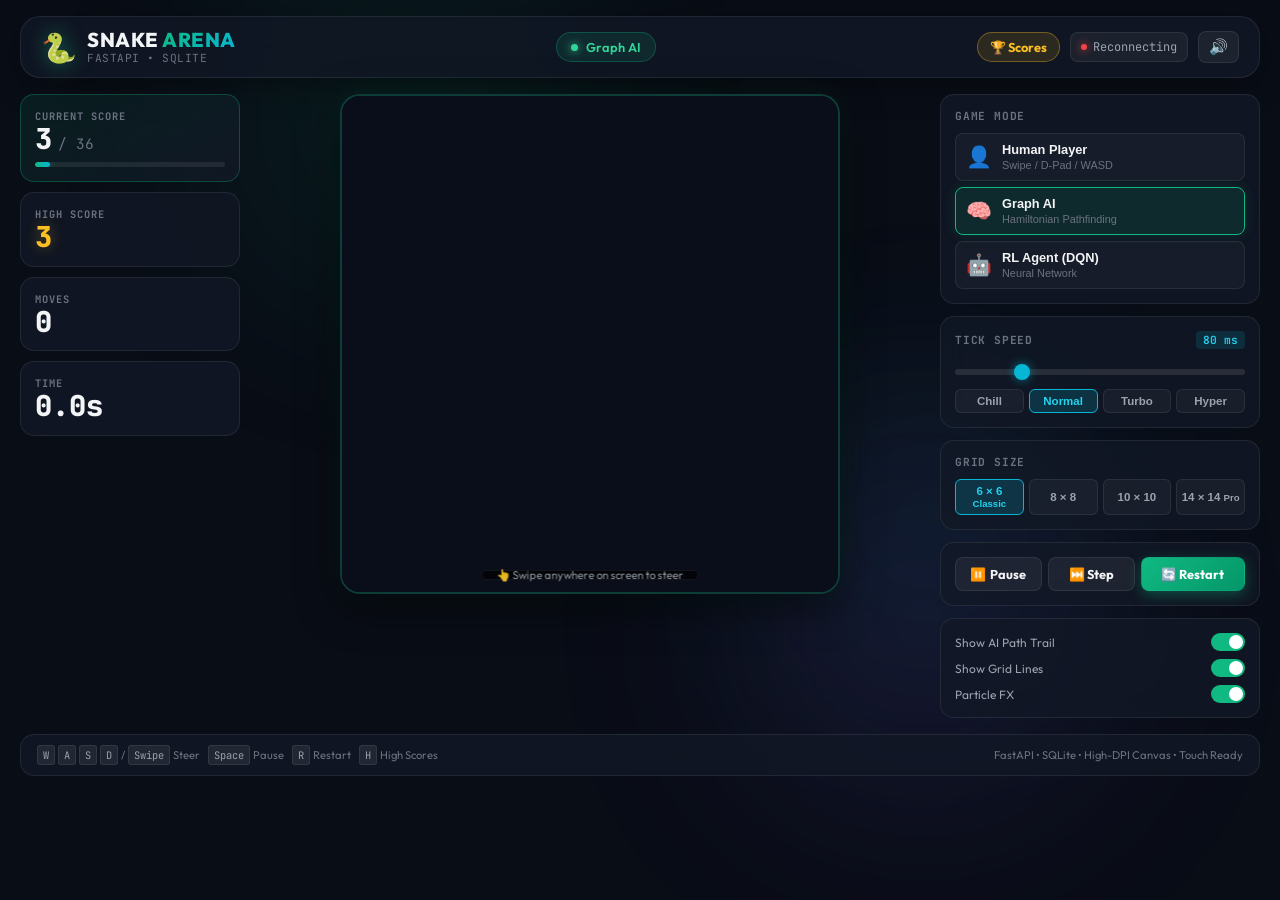
==== index.html @ 2dda25cd "make all new changes" ====
<!DOCTYPE html>
<html lang="en">
<head>
  <meta charset="UTF-8">
  <meta name="viewport" content="width=device-width, initial-scale=1.0, maximum-scale=1.0, user-scalable=no, viewport-fit=cover">
  <meta name="theme-color" content="#090d16">
  <meta name="apple-mobile-web-app-capable" content="yes">
  <meta name="apple-mobile-web-app-status-bar-style" content="black-translucent">
  <title>Snake AI Arena - FastAPI & SQLite</title>
  <meta name="description" content="Cyberpunk Snake Game with FastAPI backend, real-time WebSockets, SQLite High Scores Database, and Mobile Swipe Controls.">
  
  <link rel="preconnect" href="https://fonts.googleapis.com">
  <link rel="preconnect" href="https://fonts.gstatic.com" crossorigin>
  <link href="https://fonts.googleapis.com/css2?family=JetBrains+Mono:wght@400;600;700&family=Outfit:wght@400;500;600;700;800&display=swap" rel="stylesheet">
  <link rel="stylesheet" href="/style.css">
</head>
<body>
  <!-- Ambient Glow Elements -->
  <div class="app-background">
    <div class="glow-orb glow-1"></div>
    <div class="glow-orb glow-2"></div>
    <div class="glow-orb glow-3"></div>
  </div>

  <div class="app-layout">
    <!-- Header -->
    <header class="app-header">
      <div class="header-left">
        <div class="logo-badge">
          <span class="logo-icon">🐍</span>
          <div>
            <h1 class="app-title">SNAKE <span class="accent-text">ARENA</span></h1>
            <p class="app-subtitle">FastAPI &bull; SQLite</p>
          </div>
        </div>
      </div>

      <div class="header-center">
        <div class="mode-pill" id="activeModePill">
          <span class="pulse-dot"></span>
          <span id="currentModeLabel">Graph AI</span>
        </div>
      </div>

      <div class="header-right">
        <button id="leaderboardBtn" class="pill-btn" title="View High Scores (H)">
          <span>🏆 Scores</span>
        </button>
        <div class="status-badge" id="wsStatusBadge">
          <span class="status-indicator"></span>
          <span id="wsStatusText">Live</span>
        </div>
        <button id="soundToggleBtn" class="icon-btn" title="Toggle Sound (M)" aria-label="Toggle Sound">
          <span id="soundIcon">🔊</span>
        </button>
      </div>
    </header>

    <!-- Main Content Area -->
    <main class="main-content">
      <!-- Left / Top Stats Dashboard -->
      <section class="stats-panel">
        <div class="stat-card primary">
          <span class="stat-label">CURRENT SCORE</span>
          <div class="stat-val-group">
            <span class="stat-value" id="statScore">3</span>
            <span class="stat-max" id="statMaxScore">/ 36</span>
          </div>
          <div class="progress-bar-container">
            <div class="progress-bar-fill" id="scoreProgressBar" style="width: 8%;"></div>
          </div>
        </div>

        <div class="stat-card">
          <span class="stat-label">HIGH SCORE</span>
          <span class="stat-value highlight" id="statHighScore">3</span>
        </div>

        <div class="stat-card">
          <span class="stat-label">MOVES</span>
          <span class="stat-value" id="statMoves">0</span>
        </div>

        <div class="stat-card">
          <span class="stat-label">TIME</span>
          <span class="stat-value" id="statTime">0.0s</span>
        </div>
      </section>

      <!-- Center Game Canvas Container -->
      <section class="game-stage">
        <div class="canvas-wrapper" id="canvasWrapper">
          <canvas id="gameCanvas" width="480" height="480"></canvas>
          
          <!-- Game Over / Victory Modal -->
          <div class="overlay-modal hidden" id="gameOverModal">
            <div class="modal-card">
              <div class="modal-icon" id="modalIcon">💀</div>
              <h2 class="modal-title" id="modalTitle">GAME OVER</h2>
              <p class="modal-desc" id="modalDesc">Snake collided with a barrier or tail.</p>
              
              <div class="modal-stats">
                <div class="modal-stat">
                  <span>Score</span>
                  <strong id="modalFinalScore">0</strong>
                </div>
                <div class="modal-stat">
                  <span>Moves</span>
                  <strong id="modalFinalMoves">0</strong>
                </div>
                <div class="modal-stat">
                  <span>Time</span>
                  <strong id="modalFinalTime">0.0s</strong>
                </div>
              </div>

              <!-- Save Score to SQLite DB -->
              <form class="save-score-form" id="saveScoreForm">
                <input type="text" id="playerNameInput" placeholder="Enter Nickname" maxlength="15" autocomplete="off" required>
                <button type="submit" class="action-btn secondary-highlight" id="saveScoreBtn">
                  <span>💾 Save Score</span>
                </button>
              </form>
              <div class="save-feedback hidden" id="saveFeedback">✅ Score saved to database!</div>

              <button class="action-btn primary large" id="modalRestartBtn">
                <span>🔄 Play Again (R)</span>
              </button>
            </div>
          </div>

          <!-- Pause Overlay -->
          <div class="pause-banner hidden" id="pauseBanner">
            <span>⏸️ GAME PAUSED</span>
            <small>Tap canvas or press Space</small>
          </div>

          <!-- Mobile Swipe Hint -->
          <div class="swipe-hint" id="swipeHint">
            <span>👆 Swipe anywhere on screen to steer</span>
          </div>
        </div>

        <!-- Touch D-Pad for Phone Screens -->
        <div class="touch-controls" id="touchControls">
          <button class="dpad-btn up" id="dpadUp" aria-label="Up">▲</button>
          <div class="dpad-middle">
            <button class="dpad-btn left" id="dpadLeft" aria-label="Left">◀</button>
            <div class="dpad-center">🎮</div>
            <button class="dpad-btn right" id="dpadRight" aria-label="Right">▶</button>
          </div>
          <button class="dpad-btn down" id="dpadDown" aria-label="Down">▼</button>
        </div>
      </section>

      <!-- Right Control Panel -->
      <section class="control-panel">
        <!-- Mode Switcher -->
        <div class="panel-section">
          <h3 class="section-title">GAME MODE</h3>
          <div class="mode-selector-grid">
            <button class="mode-card" data-mode="human" id="modeHumanBtn">
              <span class="mode-icon">👤</span>
              <div class="mode-info">
                <strong>Human Player</strong>
                <small>Swipe / D-Pad / WASD</small>
              </div>
            </button>

            <button class="mode-card active" data-mode="graph" id="modeGraphBtn">
              <span class="mode-icon">🧠</span>
              <div class="mode-info">
                <strong>Graph AI</strong>
                <small>Hamiltonian Pathfinding</small>
              </div>
            </button>

            <button class="mode-card" data-mode="rl" id="modeRlBtn">
              <span class="mode-icon">🤖</span>
              <div class="mode-info">
                <strong>RL Agent (DQN)</strong>
                <small>Neural Network</small>
              </div>
            </button>
          </div>
        </div>

        <!-- Speed & Simulation Controls -->
        <div class="panel-section">
          <div class="section-header-row">
            <h3 class="section-title">TICK SPEED</h3>
            <span class="speed-badge" id="speedLabel">80 ms</span>
          </div>

          <div class="slider-row">
            <input type="range" id="speedSlider" min="20" max="300" step="10" value="80" class="custom-slider">
          </div>

          <div class="preset-speeds">
            <button class="chip-btn" data-speed="200">Chill</button>
            <button class="chip-btn active" data-speed="80">Normal</button>
            <button class="chip-btn" data-speed="40">Turbo</button>
            <button class="chip-btn" data-speed="20">Hyper</button>
          </div>
        </div>

        <!-- Grid Size Selection -->
        <div class="panel-section">
          <h3 class="section-title">GRID SIZE</h3>
          <div class="grid-presets">
            <button class="grid-chip active" data-grid="6">6 × 6 <small>Classic</small></button>
            <button class="grid-chip" data-grid="8">8 × 8</button>
            <button class="grid-chip" data-grid="10">10 × 10</button>
            <button class="grid-chip" data-grid="14">14 × 14 <small>Pro</small></button>
          </div>
        </div>

        <!-- Action Buttons -->
        <div class="panel-section actions-section">
          <div class="btn-group">
            <button class="action-btn secondary" id="pauseBtn" title="Space">
              <span id="pauseBtnIcon">⏸️</span>
              <span id="pauseBtnText">Pause</span>
            </button>
            <button class="action-btn secondary" id="stepBtn" title="Step 1 tick">
              <span>⏭️ Step</span>
            </button>
            <button class="action-btn primary" id="restartBtn" title="Restart (R)">
              <span>🔄 Restart</span>
            </button>
          </div>
        </div>

        <!-- Visual Toggles -->
        <div class="panel-section toggles-section">
          <label class="toggle-row">
            <span>Show AI Path Trail</span>
            <input type="checkbox" id="toggleAiPath" checked>
            <span class="toggle-switch"></span>
          </label>

          <label class="toggle-row">
            <span>Show Grid Lines</span>
            <input type="checkbox" id="toggleGrid" checked>
            <span class="toggle-switch"></span>
          </label>

          <label class="toggle-row">
            <span>Particle FX</span>
            <input type="checkbox" id="toggleParticles" checked>
            <span class="toggle-switch"></span>
          </label>
        </div>
      </section>
    </main>

    <!-- Leaderboard Modal -->
    <div class="overlay-modal hidden" id="leaderboardModal">
      <div class="modal-card leaderboard-card">
        <div class="modal-header-row">
          <div class="modal-title-group">
            <span class="modal-icon small">🏆</span>
            <h2 class="modal-title">HIGH SCORES</h2>
          </div>
          <button class="close-btn" id="closeLeaderboardBtn">&times;</button>
        </div>

        <div class="leaderboard-tabs">
          <button class="lb-tab active" data-lbmode="all">All Modes</button>
          <button class="lb-tab" data-lbmode="human">👤 Human</button>
          <button class="lb-tab" data-lbmode="graph">🧠 Graph AI</button>
        </div>

        <div class="leaderboard-table-container">
          <table class="leaderboard-table">
            <thead>
              <tr>
                <th>#</th>
                <th>Player</th>
                <th>Mode</th>
                <th>Grid</th>
                <th>Score</th>
                <th>Moves</th>
              </tr>
            </thead>
            <tbody id="leaderboardTableBody">
              <tr>
                <td colspan="6" class="table-empty">Loading scores...</td>
              </tr>
            </tbody>
          </table>
        </div>
      </div>
    </div>

    <!-- Footer -->
    <footer class="app-footer">
      <div class="key-hints">
        <span class="key-badge"><kbd>W</kbd><kbd>A</kbd><kbd>S</kbd><kbd>D</kbd> / <kbd>Swipe</kbd> Steer</span>
        <span class="key-badge"><kbd>Space</kbd> Pause</span>
        <span class="key-badge"><kbd>R</kbd> Restart</span>
        <span class="key-badge"><kbd>H</kbd> High Scores</span>
      </div>
      <div class="footer-credit">
        FastAPI &bull; SQLite &bull; High-DPI Canvas &bull; Touch Ready
      </div>
    </footer>
  </div>

  <script src="/app.js"></script>
</body>
</html>
---- style.css ----
:root {
  --bg-dark: #090d16;
  --bg-card: rgba(18, 24, 38, 0.8);
  --bg-card-hover: rgba(28, 38, 58, 0.9);
  --border-color: rgba(255, 255, 255, 0.08);
  --border-glow: rgba(16, 185, 129, 0.35);

  --accent-primary: #10b981;
  --accent-primary-glow: rgba(16, 185, 129, 0.5);
  --accent-secondary: #06b6d4;
  --accent-violet: #8b5cf6;
  --accent-amber: #f59e0b;
  --accent-danger: #ef4444;

  --text-main: #f3f4f6;
  --text-muted: #9ca3af;
  --text-dim: #6b7280;

  --font-sans: 'Outfit', -apple-system, BlinkMacSystemFont, sans-serif;
  --font-mono: 'JetBrains Mono', monospace;

  --radius-sm: 8px;
  --radius-md: 14px;
  --radius-lg: 20px;
}

* {
  box-sizing: border-box;
  margin: 0;
  padding: 0;
  -webkit-font-smoothing: antialiased;
  -webkit-tap-highlight-color: transparent;
}

body {
  font-family: var(--font-sans);
  background-color: var(--bg-dark);
  color: var(--text-main);
  min-height: 100vh;
  min-height: -webkit-fill-available;
  overflow-x: hidden;
  position: relative;
  display: flex;
  flex-direction: column;
}

/* Background Lighting */
.app-background {
  position: fixed;
  top: 0;
  left: 0;
  width: 100%;
  height: 100%;
  pointer-events: none;
  z-index: 0;
  overflow: hidden;
}

.glow-orb {
  position: absolute;
  border-radius: 50%;
  filter: blur(120px);
  opacity: 0.22;
}

.glow-1 {
  top: -10%;
  left: 15%;
  width: 420px;
  height: 420px;
  background: radial-gradient(circle, #10b981 0%, transparent 70%);
}

.glow-2 {
  bottom: 5%;
  right: 10%;
  width: 460px;
  height: 460px;
  background: radial-gradient(circle, #8b5cf6 0%, transparent 70%);
}

.glow-3 {
  top: 40%;
  left: 60%;
  width: 320px;
  height: 320px;
  background: radial-gradient(circle, #06b6d4 0%, transparent 70%);
}

/* Layout */
.app-layout {
  position: relative;
  z-index: 1;
  max-width: 1360px;
  width: 100%;
  margin: 0 auto;
  padding: 16px 20px;
  display: flex;
  flex-direction: column;
  min-height: 100vh;
  gap: 16px;
}

/* Header */
.app-header {
  display: flex;
  align-items: center;
  justify-content: space-between;
  padding: 12px 20px;
  background: var(--bg-card);
  backdrop-filter: blur(16px);
  -webkit-backdrop-filter: blur(16px);
  border: 1px solid var(--border-color);
  border-radius: var(--radius-lg);
  box-shadow: 0 8px 32px rgba(0, 0, 0, 0.35);
  gap: 12px;
}

.header-left .logo-badge {
  display: flex;
  align-items: center;
  gap: 10px;
}

.logo-icon {
  font-size: 1.8rem;
  filter: drop-shadow(0 0 10px var(--accent-primary-glow));
}

.app-title {
  font-size: 1.25rem;
  font-weight: 800;
  letter-spacing: 0.5px;
  line-height: 1.1;
}

.accent-text {
  background: linear-gradient(135deg, #10b981, #06b6d4);
  -webkit-background-clip: text;
  -webkit-text-fill-color: transparent;
}

.app-subtitle {
  font-size: 0.7rem;
  color: var(--text-dim);
  font-family: var(--font-mono);
  letter-spacing: 0.5px;
  text-transform: uppercase;
}

.mode-pill {
  display: flex;
  align-items: center;
  gap: 8px;
  padding: 6px 14px;
  background: rgba(16, 185, 129, 0.12);
  border: 1px solid rgba(16, 185, 129, 0.3);
  border-radius: 999px;
  font-size: 0.8rem;
  font-weight: 600;
  color: #34d399;
}

.pulse-dot {
  width: 7px;
  height: 7px;
  border-radius: 50%;
  background-color: #34d399;
  box-shadow: 0 0 8px #34d399;
  animation: pulse 1.8s infinite;
}

@keyframes pulse {
  0% { transform: scale(0.9); opacity: 0.7; }
  50% { transform: scale(1.3); opacity: 1; box-shadow: 0 0 12px #34d399; }
  100% { transform: scale(0.9); opacity: 0.7; }
}

.header-right {
  display: flex;
  align-items: center;
  gap: 10px;
}

.pill-btn {
  display: flex;
  align-items: center;
  gap: 6px;
  padding: 6px 12px;
  background: rgba(251, 191, 36, 0.12);
  border: 1px solid rgba(251, 191, 36, 0.35);
  border-radius: 999px;
  color: #fbbf24;
  font-family: var(--font-sans);
  font-size: 0.8rem;
  font-weight: 700;
  cursor: pointer;
  transition: all 0.2s ease;
}

.pill-btn:hover {
  background: rgba(251, 191, 36, 0.22);
  transform: translateY(-1px);
}

.status-badge {
  display: flex;
  align-items: center;
  gap: 6px;
  padding: 6px 10px;
  background: rgba(255, 255, 255, 0.05);
  border: 1px solid var(--border-color);
  border-radius: var(--radius-sm);
  font-size: 0.75rem;
  font-family: var(--font-mono);
  color: var(--text-muted);
}

.status-indicator {
  width: 6px;
  height: 6px;
  border-radius: 50%;
  background: #10b981;
  box-shadow: 0 0 8px #10b981;
}

.status-badge.disconnected .status-indicator {
  background: #ef4444;
  box-shadow: 0 0 8px #ef4444;
}

.icon-btn {
  background: rgba(255, 255, 255, 0.06);
  border: 1px solid var(--border-color);
  border-radius: var(--radius-sm);
  color: var(--text-main);
  padding: 6px 10px;
  cursor: pointer;
  font-size: 0.95rem;
  transition: all 0.2s ease;
}

.icon-btn:hover {
  background: rgba(255, 255, 255, 0.12);
}

/* Main Grid Layout */
.main-content {
  display: grid;
  grid-template-columns: 220px 1fr 320px;
  gap: 16px;
  align-items: start;
}

/* Stats Panel */
.stats-panel {
  display: flex;
  flex-direction: column;
  gap: 10px;
}

.stat-card {
  background: var(--bg-card);
  backdrop-filter: blur(14px);
  -webkit-backdrop-filter: blur(14px);
  border: 1px solid var(--border-color);
  border-radius: var(--radius-md);
  padding: 14px;
  display: flex;
  flex-direction: column;
  gap: 2px;
  transition: transform 0.2s ease;
}

.stat-card.primary {
  background: linear-gradient(145deg, rgba(16, 185, 129, 0.1), rgba(18, 24, 38, 0.85));
  border-color: rgba(16, 185, 129, 0.3);
}

.stat-label {
  font-size: 0.65rem;
  font-weight: 700;
  letter-spacing: 1px;
  color: var(--text-dim);
  font-family: var(--font-mono);
}

.stat-val-group {
  display: flex;
  align-items: baseline;
  gap: 6px;
}

.stat-value {
  font-size: 1.8rem;
  font-weight: 800;
  font-family: var(--font-mono);
  color: var(--text-main);
  line-height: 1;
}

.stat-value.highlight {
  color: #fbbf24;
  text-shadow: 0 0 14px rgba(251, 191, 36, 0.35);
}

.stat-max {
  font-size: 0.9rem;
  color: var(--text-dim);
  font-family: var(--font-mono);
}

.progress-bar-container {
  width: 100%;
  height: 5px;
  background: rgba(255, 255, 255, 0.08);
  border-radius: 999px;
  margin-top: 6px;
  overflow: hidden;
}

.progress-bar-fill {
  height: 100%;
  background: linear-gradient(90deg, #10b981, #06b6d4);
  border-radius: 999px;
  transition: width 0.3s ease;
  box-shadow: 0 0 8px var(--accent-primary-glow);
}

/* Center Game Stage */
.game-stage {
  display: flex;
  flex-direction: column;
  align-items: center;
  justify-content: center;
  gap: 12px;
  width: 100%;
}

.canvas-wrapper {
  position: relative;
  background: #0d121f;
  border: 2px solid rgba(16, 185, 129, 0.25);
  border-radius: var(--radius-lg);
  box-shadow: 0 12px 40px rgba(0, 0, 0, 0.6), 0 0 30px rgba(16, 185, 129, 0.1);
  overflow: hidden;
  line-height: 0;
  max-width: 500px;
  width: 100%;
  touch-action: none;
}

#gameCanvas {
  display: block;
  width: 100%;
  height: auto;
  aspect-ratio: 1 / 1;
  background: #0a0e1a;
  touch-action: none;
}

/* Modals & Overlays */
.overlay-modal {
  position: absolute;
  top: 0;
  left: 0;
  width: 100%;
  height: 100%;
  background: rgba(8, 12, 22, 0.9);
  backdrop-filter: blur(10px);
  -webkit-backdrop-filter: blur(10px);
  display: flex;
  align-items: center;
  justify-content: center;
  z-index: 10;
  animation: fadeIn 0.25s ease forwards;
  padding: 16px;
}

#leaderboardModal.overlay-modal {
  position: fixed;
  z-index: 100;
}

.overlay-modal.hidden {
  display: none;
}

.modal-card {
  background: var(--bg-card);
  border: 1px solid var(--border-color);
  border-radius: var(--radius-lg);
  padding: 22px 20px;
  text-align: center;
  max-width: 320px;
  width: 100%;
  box-shadow: 0 20px 50px rgba(0, 0, 0, 0.85);
  display: flex;
  flex-direction: column;
  align-items: center;
  gap: 12px;
}

.modal-icon {
  font-size: 2.4rem;
}

.modal-icon.small {
  font-size: 1.6rem;
}

.modal-title {
  font-size: 1.4rem;
  font-weight: 800;
  letter-spacing: 0.5px;
}

.modal-desc {
  font-size: 0.8rem;
  color: var(--text-muted);
}

.modal-stats {
  display: grid;
  grid-template-columns: repeat(3, 1fr);
  gap: 6px;
  width: 100%;
  background: rgba(0, 0, 0, 0.35);
  padding: 10px 6px;
  border-radius: var(--radius-md);
}

.modal-stat {
  display: flex;
  flex-direction: column;
  gap: 2px;
}

.modal-stat span {
  font-size: 0.6rem;
  color: var(--text-dim);
  text-transform: uppercase;
}

.modal-stat strong {
  font-size: 1rem;
  font-family: var(--font-mono);
  color: #34d399;
}

/* Save Score Form */
.save-score-form {
  display: flex;
  gap: 6px;
  width: 100%;
}

.save-score-form input {
  flex: 1;
  background: rgba(255, 255, 255, 0.08);
  border: 1px solid var(--border-color);
  border-radius: var(--radius-sm);
  padding: 8px 12px;
  color: var(--text-main);
  font-family: var(--font-sans);
  font-size: 0.85rem;
  outline: none;
}

.save-score-form input:focus {
  border-color: var(--accent-secondary);
}

.save-feedback {
  font-size: 0.75rem;
  color: #34d399;
  font-weight: 600;
}

.save-feedback.hidden {
  display: none;
}

.pause-banner {
  position: absolute;
  top: 14px;
  left: 50%;
  transform: translateX(-50%);
  background: rgba(15, 23, 42, 0.92);
  border: 1px solid rgba(251, 191, 36, 0.4);
  box-shadow: 0 4px 20px rgba(0, 0, 0, 0.5);
  border-radius: 999px;
  padding: 6px 18px;
  display: flex;
  flex-direction: column;
  align-items: center;
  gap: 2px;
  z-index: 5;
  color: #fbbf24;
  font-weight: 700;
  font-size: 0.8rem;
  pointer-events: none;
}

.pause-banner small {
  font-size: 0.65rem;
  font-weight: 400;
  color: var(--text-muted);
}

.pause-banner.hidden {
  display: none;
}

.swipe-hint {
  position: absolute;
  bottom: 12px;
  left: 50%;
  transform: translateX(-50%);
  background: rgba(0, 0, 0, 0.7);
  backdrop-filter: blur(8px);
  border: 1px solid var(--border-color);
  border-radius: 999px;
  padding: 4px 14px;
  font-size: 0.7rem;
  color: var(--text-muted);
  pointer-events: none;
  opacity: 0.9;
  transition: opacity 0.5s ease;
}

.swipe-hint.hidden {
  opacity: 0;
  pointer-events: none;
}

/* Touch D-Pad Controls */
.touch-controls {
  display: none;
  flex-direction: column;
  align-items: center;
  gap: 6px;
  margin-top: 6px;
  user-select: none;
}

.dpad-middle {
  display: flex;
  align-items: center;
  gap: 12px;
}

.dpad-btn {
  width: 58px;
  height: 58px;
  background: var(--bg-card);
  border: 1px solid var(--border-color);
  border-radius: var(--radius-md);
  color: var(--text-main);
  font-size: 1.4rem;
  display: flex;
  align-items: center;
  justify-content: center;
  cursor: pointer;
  box-shadow: 0 4px 14px rgba(0, 0, 0, 0.5);
  touch-action: manipulation;
}

.dpad-btn:active {
  background: rgba(16, 185, 129, 0.25);
  border-color: var(--accent-primary);
  transform: scale(0.92);
}

.dpad-center {
  width: 44px;
  height: 44px;
  display: flex;
  align-items: center;
  justify-content: center;
  font-size: 1.2rem;
  opacity: 0.4;
}

/* Leaderboard Modal Card */
.leaderboard-card {
  max-width: 540px;
  width: 95%;
  max-height: 85vh;
  padding: 20px;
}

.modal-header-row {
  display: flex;
  align-items: center;
  justify-content: space-between;
  width: 100%;
}

.modal-title-group {
  display: flex;
  align-items: center;
  gap: 8px;
}

.close-btn {
  background: none;
  border: none;
  color: var(--text-muted);
  font-size: 1.6rem;
  cursor: pointer;
  line-height: 1;
}

.leaderboard-tabs {
  display: flex;
  gap: 6px;
  width: 100%;
  border-bottom: 1px solid var(--border-color);
  padding-bottom: 8px;
}

.lb-tab {
  background: none;
  border: 1px solid transparent;
  color: var(--text-muted);
  font-size: 0.75rem;
  font-weight: 700;
  padding: 5px 10px;
  border-radius: 6px;
  cursor: pointer;
  transition: all 0.2s ease;
}

.lb-tab.active {
  background: rgba(255, 255, 255, 0.08);
  border-color: var(--border-color);
  color: var(--text-main);
}

.leaderboard-table-container {
  width: 100%;
  overflow-y: auto;
  max-height: 48vh;
  border-radius: var(--radius-sm);
}

.leaderboard-table {
  width: 100%;
  border-collapse: collapse;
  font-size: 0.8rem;
  text-align: left;
}

.leaderboard-table th {
  background: rgba(0, 0, 0, 0.4);
  color: var(--text-dim);
  font-family: var(--font-mono);
  font-size: 0.65rem;
  padding: 8px 6px;
  text-transform: uppercase;
}

.leaderboard-table td {
  padding: 8px 6px;
  border-bottom: 1px solid rgba(255, 255, 255, 0.04);
}

.leaderboard-table tr:hover td {
  background: rgba(255, 255, 255, 0.02);
}

.table-empty {
  text-align: center;
  color: var(--text-dim);
  padding: 24px !important;
}

/* Control Panel */
.control-panel {
  display: flex;
  flex-direction: column;
  gap: 12px;
}

.panel-section {
  background: var(--bg-card);
  backdrop-filter: blur(14px);
  -webkit-backdrop-filter: blur(14px);
  border: 1px solid var(--border-color);
  border-radius: var(--radius-md);
  padding: 14px;
  display: flex;
  flex-direction: column;
  gap: 10px;
}

.section-title {
  font-size: 0.7rem;
  font-weight: 700;
  color: var(--text-dim);
  font-family: var(--font-mono);
  letter-spacing: 0.8px;
}

.section-header-row {
  display: flex;
  align-items: center;
  justify-content: space-between;
}

.speed-badge {
  font-size: 0.7rem;
  font-family: var(--font-mono);
  background: rgba(6, 182, 212, 0.15);
  color: #22d3ee;
  padding: 2px 7px;
  border-radius: 4px;
  font-weight: 600;
}

.mode-selector-grid {
  display: flex;
  flex-direction: column;
  gap: 6px;
}

.mode-card {
  display: flex;
  align-items: center;
  gap: 10px;
  background: rgba(255, 255, 255, 0.03);
  border: 1px solid var(--border-color);
  border-radius: var(--radius-sm);
  padding: 8px 10px;
  color: var(--text-main);
  cursor: pointer;
  text-align: left;
  transition: all 0.2s ease;
}

.mode-card.active {
  background: rgba(16, 185, 129, 0.12);
  border-color: var(--accent-primary);
  box-shadow: 0 0 14px rgba(16, 185, 129, 0.15);
}

.mode-icon {
  font-size: 1.3rem;
}

.mode-info strong {
  font-size: 0.8rem;
  display: block;
}

.mode-info small {
  font-size: 0.68rem;
  color: var(--text-dim);
}

.custom-slider {
  -webkit-appearance: none;
  appearance: none;
  width: 100%;
  height: 6px;
  background: rgba(255, 255, 255, 0.1);
  border-radius: 999px;
  outline: none;
  cursor: pointer;
}

.custom-slider::-webkit-slider-thumb {
  -webkit-appearance: none;
  appearance: none;
  width: 16px;
  height: 16px;
  border-radius: 50%;
  background: var(--accent-secondary);
  box-shadow: 0 0 10px rgba(6, 182, 212, 0.6);
  cursor: pointer;
}

.preset-speeds, .grid-presets {
  display: grid;
  grid-template-columns: repeat(4, 1fr);
  gap: 5px;
}

.chip-btn, .grid-chip {
  background: rgba(255, 255, 255, 0.04);
  border: 1px solid var(--border-color);
  border-radius: 6px;
  color: var(--text-muted);
  font-size: 0.72rem;
  font-weight: 600;
  padding: 5px 3px;
  cursor: pointer;
  text-align: center;
}

.chip-btn.active, .grid-chip.active {
  background: rgba(6, 182, 212, 0.18);
  border-color: var(--accent-secondary);
  color: #22d3ee;
}

.btn-group {
  display: grid;
  grid-template-columns: 1fr 1fr 1.2fr;
  gap: 6px;
}

.action-btn {
  display: flex;
  align-items: center;
  justify-content: center;
  gap: 4px;
  padding: 8px 12px;
  border-radius: var(--radius-sm);
  font-family: var(--font-sans);
  font-size: 0.8rem;
  font-weight: 700;
  cursor: pointer;
  border: 1px solid transparent;
  transition: all 0.2s ease;
}

.action-btn.primary {
  background: linear-gradient(135deg, #10b981, #059669);
  color: #ffffff;
  box-shadow: 0 4px 14px rgba(16, 185, 129, 0.35);
}

.action-btn.primary.large {
  padding: 10px 20px;
  font-size: 0.95rem;
  width: 100%;
}

.action-btn.secondary {
  background: rgba(255, 255, 255, 0.06);
  border-color: var(--border-color);
  color: var(--text-main);
}

.action-btn.secondary-highlight {
  background: rgba(6, 182, 212, 0.18);
  border-color: var(--accent-secondary);
  color: #22d3ee;
}

.toggles-section {
  gap: 8px;
}

.toggle-row {
  display: flex;
  align-items: center;
  justify-content: space-between;
  font-size: 0.75rem;
  color: var(--text-muted);
  cursor: pointer;
  user-select: none;
}

.toggle-row input {
  display: none;
}

.toggle-switch {
  position: relative;
  width: 34px;
  height: 18px;
  background: rgba(255, 255, 255, 0.15);
  border-radius: 999px;
  transition: background 0.25s ease;
}

.toggle-switch::after {
  content: '';
  position: absolute;
  top: 2px;
  left: 2px;
  width: 14px;
  height: 14px;
  border-radius: 50%;
  background: white;
  transition: transform 0.25s ease;
}

.toggle-row input:checked + .toggle-switch {
  background: var(--accent-primary);
}

.toggle-row input:checked + .toggle-switch::after {
  transform: translateX(16px);
}

/* Footer */
.app-footer {
  display: flex;
  align-items: center;
  justify-content: space-between;
  padding: 10px 16px;
  background: var(--bg-card);
  backdrop-filter: blur(14px);
  -webkit-backdrop-filter: blur(14px);
  border: 1px solid var(--border-color);
  border-radius: var(--radius-md);
  font-size: 0.7rem;
  color: var(--text-dim);
}

.key-hints {
  display: flex;
  align-items: center;
  gap: 8px;
  flex-wrap: wrap;
}

.key-badge {
  display: inline-flex;
  align-items: center;
  gap: 3px;
}

kbd {
  background: rgba(255, 255, 255, 0.08);
  border: 1px solid var(--border-color);
  border-radius: 3px;
  padding: 2px 5px;
  font-family: var(--font-mono);
  font-size: 0.65rem;
  color: var(--text-muted);
}

/* Responsive Phone & Mobile Layout */
@media (max-width: 1024px) {
  .main-content {
    grid-template-columns: 1fr;
  }
  .stats-panel {
    display: grid;
    grid-template-columns: repeat(4, 1fr);
  }
}

@media (max-width: 680px) {
  .app-layout {
    padding: 10px 12px;
    gap: 10px;
  }

  .app-header {
    padding: 10px 14px;
  }

  .app-title {
    font-size: 1.1rem;
  }

  .stats-panel {
    grid-template-columns: repeat(2, 1fr);
    gap: 8px;
  }

  .stat-value {
    font-size: 1.5rem;
  }

  .touch-controls {
    display: flex;
  }

  .app-footer {
    flex-direction: column;
    gap: 6px;
    text-align: center;
  }

  .key-hints {
    display: none;
  }
}

@keyframes fadeIn {
  from { opacity: 0; transform: scale(0.96); }
  to { opacity: 1; transform: scale(1); }
}
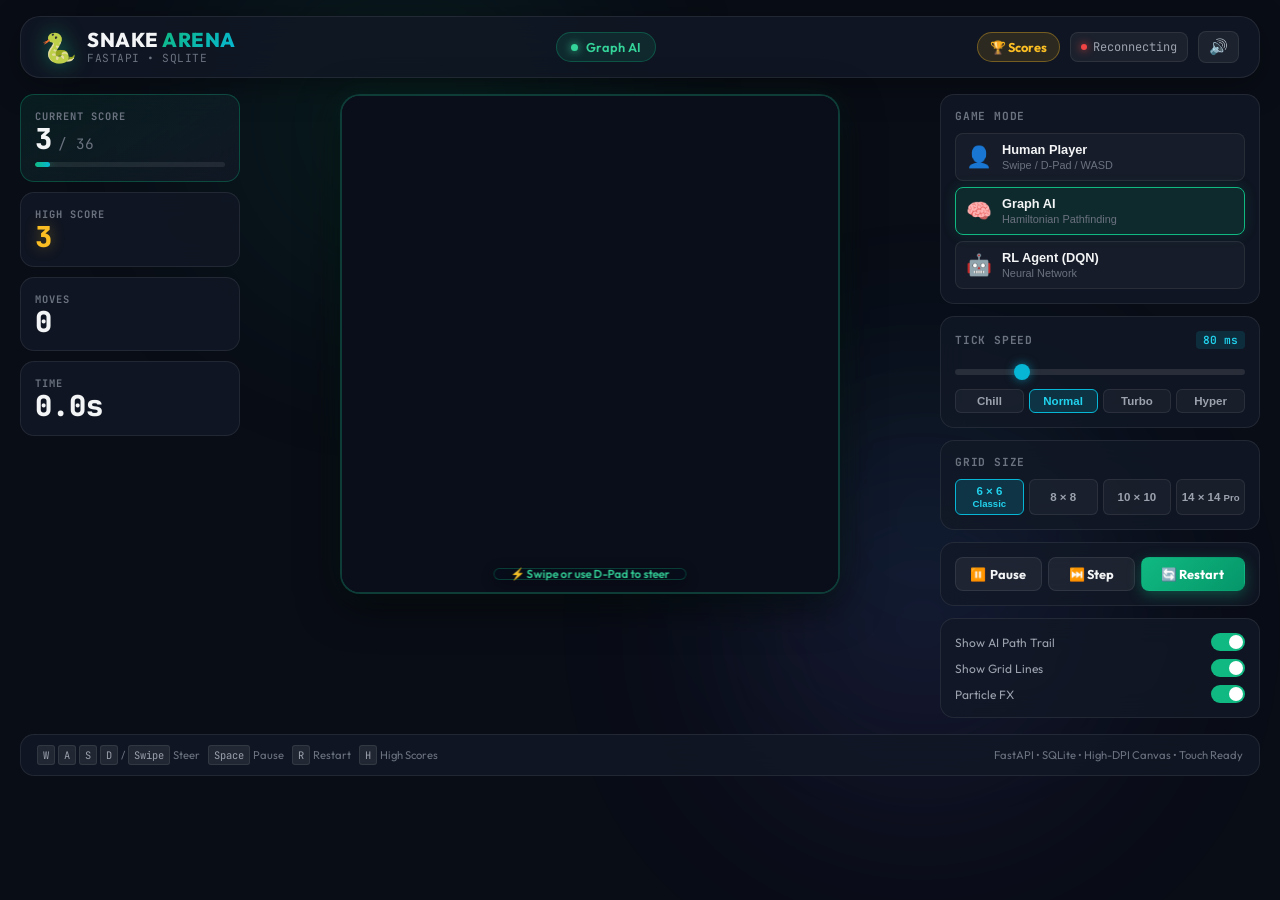
==== commit f97388f4: "Enhance mobile touch sensitivity, ergonomic D-Pad and quick controls" ====
--- a/index.html
+++ b/index.html
@@ -135,10 +135,30 @@
             <small>Tap canvas or press Space</small>
           </div>
 
+          <!-- Touch Gesture Direction Indicator Visual -->
+          <div class="gesture-indicator hidden" id="gestureIndicator"></div>
+
           <!-- Mobile Swipe Hint -->
           <div class="swipe-hint" id="swipeHint">
-            <span>👆 Swipe anywhere on screen to steer</span>
-          </div>
+            <span>⚡ Swipe or use D-Pad to steer</span>
+          </div>
+        </div>
+
+        <!-- Mobile In-Game Quick Action Bar -->
+        <div class="mobile-quick-bar" id="mobileQuickBar">
+          <button class="mobile-quick-btn" id="mobilePauseBtn" aria-label="Pause or Resume">
+            <span id="mobilePauseIcon">⏸️</span>
+            <span id="mobilePauseLabel">Pause</span>
+          </button>
+          <button class="mobile-quick-btn highlight" id="mobileRestartBtn" aria-label="Restart Game">
+            <span>🔄 Restart</span>
+          </button>
+          <button class="mobile-quick-btn" id="mobileSpeedBtn" aria-label="Cycle Speed">
+            <span id="mobileSpeedLabel">⚡ Normal</span>
+          </button>
+          <button class="mobile-quick-btn" id="mobileSensitivityBtn" aria-label="Touch Sensitivity">
+            <span id="mobileSensitivityLabel">🎯 High Touch</span>
+          </button>
         </div>
 
         <!-- Touch D-Pad for Phone Screens -->
@@ -146,7 +166,7 @@
           <button class="dpad-btn up" id="dpadUp" aria-label="Up">▲</button>
           <div class="dpad-middle">
             <button class="dpad-btn left" id="dpadLeft" aria-label="Left">◀</button>
-            <div class="dpad-center">🎮</div>
+            <div class="dpad-center" id="dpadCenterBtn">🎮</div>
             <button class="dpad-btn right" id="dpadRight" aria-label="Right">▶</button>
           </div>
           <button class="dpad-btn down" id="dpadDown" aria-label="Down">▼</button>
--- a/style.css
+++ b/style.css
@@ -517,21 +517,87 @@
   bottom: 12px;
   left: 50%;
   transform: translateX(-50%);
-  background: rgba(0, 0, 0, 0.7);
-  backdrop-filter: blur(8px);
-  border: 1px solid var(--border-color);
+  background: rgba(8, 14, 26, 0.85);
+  backdrop-filter: blur(10px);
+  -webkit-backdrop-filter: blur(10px);
+  border: 1px solid rgba(16, 185, 129, 0.3);
   border-radius: 999px;
-  padding: 4px 14px;
-  font-size: 0.7rem;
-  color: var(--text-muted);
+  padding: 5px 16px;
+  font-size: 0.72rem;
+  color: #34d399;
+  font-weight: 600;
   pointer-events: none;
-  opacity: 0.9;
-  transition: opacity 0.5s ease;
+  opacity: 0.95;
+  box-shadow: 0 4px 16px rgba(0, 0, 0, 0.4);
+  transition: opacity 0.4s ease, transform 0.4s ease;
+  white-space: nowrap;
 }
 
 .swipe-hint.hidden {
   opacity: 0;
+  transform: translate(-50%, 10px);
   pointer-events: none;
+}
+
+/* Touch Gesture Direction Indicator */
+.gesture-indicator {
+  position: absolute;
+  width: 56px;
+  height: 56px;
+  border-radius: 50%;
+  background: radial-gradient(circle, rgba(16, 185, 129, 0.5) 0%, rgba(6, 182, 212, 0.2) 60%, transparent 100%);
+  border: 2px solid rgba(16, 185, 129, 0.8);
+  box-shadow: 0 0 20px rgba(16, 185, 129, 0.6);
+  pointer-events: none;
+  transform: translate(-50%, -50%) scale(1);
+  transition: transform 0.15s ease-out, opacity 0.2s ease-out;
+  z-index: 6;
+}
+
+.gesture-indicator.hidden {
+  display: none;
+}
+
+/* Mobile Quick Bar */
+.mobile-quick-bar {
+  display: none;
+  align-items: center;
+  justify-content: center;
+  gap: 8px;
+  width: 100%;
+  max-width: 420px;
+  margin: 0 auto;
+}
+
+.mobile-quick-btn {
+  flex: 1;
+  background: var(--bg-card);
+  border: 1px solid var(--border-color);
+  border-radius: var(--radius-sm);
+  padding: 8px 6px;
+  color: var(--text-main);
+  font-family: var(--font-sans);
+  font-size: 0.72rem;
+  font-weight: 600;
+  cursor: pointer;
+  display: flex;
+  align-items: center;
+  justify-content: center;
+  gap: 4px;
+  transition: all 0.18s ease;
+  touch-action: manipulation;
+}
+
+.mobile-quick-btn:active {
+  transform: scale(0.95);
+  background: rgba(16, 185, 129, 0.2);
+  border-color: var(--accent-primary);
+}
+
+.mobile-quick-btn.highlight {
+  background: rgba(16, 185, 129, 0.15);
+  border-color: rgba(16, 185, 129, 0.4);
+  color: #34d399;
 }
 
 /* Touch D-Pad Controls */
@@ -540,21 +606,23 @@
   flex-direction: column;
   align-items: center;
   gap: 6px;
-  margin-top: 6px;
+  margin-top: 4px;
   user-select: none;
+  -webkit-user-select: none;
+  touch-action: none;
 }
 
 .dpad-middle {
   display: flex;
   align-items: center;
-  gap: 12px;
+  gap: 10px;
 }
 
 .dpad-btn {
-  width: 58px;
-  height: 58px;
-  background: var(--bg-card);
-  border: 1px solid var(--border-color);
+  width: 64px;
+  height: 56px;
+  background: rgba(22, 30, 48, 0.95);
+  border: 1.5px solid rgba(255, 255, 255, 0.12);
   border-radius: var(--radius-md);
   color: var(--text-main);
   font-size: 1.4rem;
@@ -562,14 +630,19 @@
   align-items: center;
   justify-content: center;
   cursor: pointer;
-  box-shadow: 0 4px 14px rgba(0, 0, 0, 0.5);
-  touch-action: manipulation;
-}
-
-.dpad-btn:active {
-  background: rgba(16, 185, 129, 0.25);
+  box-shadow: 0 4px 16px rgba(0, 0, 0, 0.5), inset 0 1px 0 rgba(255, 255, 255, 0.1);
+  touch-action: none;
+  transition: transform 0.08s ease, background 0.08s ease, border-color 0.08s ease;
+  user-select: none;
+  -webkit-user-select: none;
+}
+
+.dpad-btn:active, .dpad-btn.pressed {
+  background: linear-gradient(135deg, rgba(16, 185, 129, 0.4), rgba(6, 182, 212, 0.4));
   border-color: var(--accent-primary);
+  color: #ffffff;
   transform: scale(0.92);
+  box-shadow: 0 0 18px var(--accent-primary-glow);
 }
 
 .dpad-center {
@@ -578,8 +651,11 @@
   display: flex;
   align-items: center;
   justify-content: center;
-  font-size: 1.2rem;
-  opacity: 0.4;
+  font-size: 1.1rem;
+  background: rgba(10, 14, 26, 0.6);
+  border: 1px dashed rgba(255, 255, 255, 0.1);
+  border-radius: 50%;
+  opacity: 0.6;
 }
 
 /* Leaderboard Modal Card */
@@ -948,39 +1024,159 @@
 
 @media (max-width: 680px) {
   .app-layout {
-    padding: 10px 12px;
+    padding: 8px;
     gap: 10px;
+    min-height: 100vh;
   }
 
   .app-header {
-    padding: 10px 14px;
+    padding: 8px 12px;
+    border-radius: var(--radius-md);
   }
 
   .app-title {
-    font-size: 1.1rem;
+    font-size: 1.05rem;
+  }
+
+  .app-subtitle {
+    display: none;
+  }
+
+  .mode-pill {
+    padding: 4px 10px;
+    font-size: 0.72rem;
+  }
+
+  .pill-btn {
+    padding: 4px 10px;
+    font-size: 0.72rem;
   }
 
   .stats-panel {
-    grid-template-columns: repeat(2, 1fr);
+    display: grid;
+    grid-template-columns: repeat(4, 1fr);
+    gap: 6px;
+  }
+
+  .stat-card {
+    padding: 8px 4px;
+    border-radius: var(--radius-sm);
+    text-align: center;
+    align-items: center;
+  }
+
+  .stat-label {
+    font-size: 0.58rem;
+    letter-spacing: 0.2px;
+  }
+
+  .stat-value {
+    font-size: 1.25rem;
+  }
+
+  .stat-max {
+    font-size: 0.72rem;
+  }
+
+  .progress-bar-container {
+    height: 3px;
+    margin-top: 3px;
+  }
+
+  .game-stage {
     gap: 8px;
   }
 
-  .stat-value {
-    font-size: 1.5rem;
+  .canvas-wrapper {
+    max-width: min(94vw, 360px, 44vh);
+    border-width: 1.5px;
+    border-radius: var(--radius-md);
+  }
+
+  .mobile-quick-bar {
+    display: flex;
   }
 
   .touch-controls {
     display: flex;
+    margin-top: 2px;
+    gap: 4px;
+  }
+
+  .dpad-middle {
+    gap: 10px;
+  }
+
+  .dpad-btn {
+    width: 66px;
+    height: 54px;
+    font-size: 1.35rem;
+    border-radius: 14px;
+  }
+
+  .dpad-center {
+    width: 40px;
+    height: 40px;
+    font-size: 1.05rem;
+  }
+
+  .panel-section {
+    padding: 12px;
+    gap: 8px;
+  }
+
+  .preset-speeds, .grid-presets {
+    gap: 6px;
+  }
+
+  .chip-btn, .grid-chip {
+    padding: 7px 4px;
+    font-size: 0.72rem;
   }
 
   .app-footer {
-    flex-direction: column;
-    gap: 6px;
-    text-align: center;
+    padding: 8px 12px;
+    font-size: 0.65rem;
   }
 
   .key-hints {
     display: none;
+  }
+}
+
+@media (max-width: 380px) {
+  .app-layout {
+    padding: 5px;
+    gap: 6px;
+  }
+
+  .stats-panel {
+    grid-template-columns: repeat(4, 1fr);
+    gap: 4px;
+  }
+
+  .stat-card {
+    padding: 6px 2px;
+  }
+
+  .stat-value {
+    font-size: 1.1rem;
+  }
+
+  .canvas-wrapper {
+    max-width: min(96vw, 300px, 40vh);
+  }
+
+  .dpad-btn {
+    width: 58px;
+    height: 48px;
+    font-size: 1.2rem;
+    border-radius: 12px;
+  }
+
+  .mobile-quick-btn {
+    font-size: 0.65rem;
+    padding: 6px 3px;
   }
 }
 
@@ -988,3 +1184,4 @@
   from { opacity: 0; transform: scale(0.96); }
   to { opacity: 1; transform: scale(1); }
 }
+
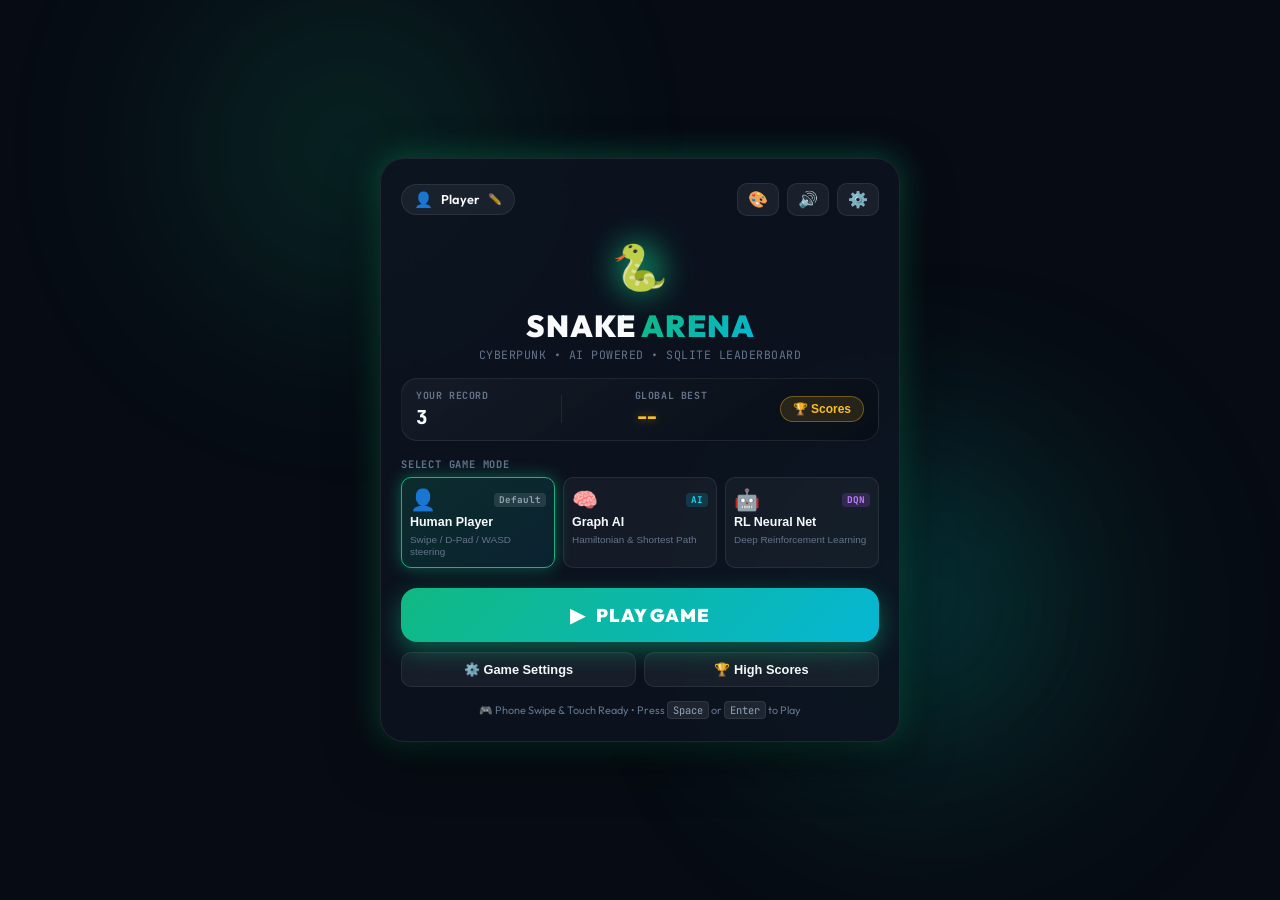
==== commit 64765ec3: "Make new changes" ====
--- a/index.html
+++ b/index.html
@@ -6,289 +6,582 @@
   <meta name="theme-color" content="#090d16">
   <meta name="apple-mobile-web-app-capable" content="yes">
   <meta name="apple-mobile-web-app-status-bar-style" content="black-translucent">
-  <title>Snake AI Arena - FastAPI & SQLite</title>
-  <meta name="description" content="Cyberpunk Snake Game with FastAPI backend, real-time WebSockets, SQLite High Scores Database, and Mobile Swipe Controls.">
+  <title>Snake Arena - Futuristic Cyberpunk Game</title>
+  <meta name="description" content="Cyberpunk Snake Game with customizable themes, SQLite Leaderboard, AI Agents, and ultra-responsive phone touch controls.">
   
   <link rel="preconnect" href="https://fonts.googleapis.com">
   <link rel="preconnect" href="https://fonts.gstatic.com" crossorigin>
-  <link href="https://fonts.googleapis.com/css2?family=JetBrains+Mono:wght@400;600;700&family=Outfit:wght@400;500;600;700;800&display=swap" rel="stylesheet">
+  <link href="https://fonts.googleapis.com/css2?family=JetBrains+Mono:wght@400;600;700;800&family=Outfit:wght@400;500;600;700;800;900&display=swap" rel="stylesheet">
   <link rel="stylesheet" href="/style.css">
 </head>
-<body>
-  <!-- Ambient Glow Elements -->
-  <div class="app-background">
-    <div class="glow-orb glow-1"></div>
-    <div class="glow-orb glow-2"></div>
-    <div class="glow-orb glow-3"></div>
+<body class="theme-emerald">
+  <!-- Dynamic Ambient Glow Background -->
+  <div class="app-background" id="appBackground">
+    <div class="glow-orb glow-1" id="glow1"></div>
+    <div class="glow-orb glow-2" id="glow2"></div>
+    <div class="glow-orb glow-3" id="glow3"></div>
   </div>
 
-  <div class="app-layout">
-    <!-- Header -->
-    <header class="app-header">
-      <div class="header-left">
-        <div class="logo-badge">
-          <span class="logo-icon">🐍</span>
-          <div>
-            <h1 class="app-title">SNAKE <span class="accent-text">ARENA</span></h1>
-            <p class="app-subtitle">FastAPI &bull; SQLite</p>
-          </div>
+  <div class="app-viewport">
+    <!-- ============================================== -->
+    <!-- 1. START / MAIN MENU SCREEN                   -->
+    <!-- ============================================== -->
+    <section class="screen-view active" id="startScreen">
+      <div class="start-container">
+        <!-- Top Status / Quick Actions -->
+        <div class="start-top-bar">
+          <div class="player-tag" id="startPlayerBadge" title="Click to change nickname">
+            <span class="player-avatar">👤</span>
+            <span class="player-name-display" id="startPlayerName">Player</span>
+            <span class="edit-hint">✏️</span>
+          </div>
+          <div class="start-actions-right">
+            <button id="startThemeQuickBtn" class="glass-icon-btn" title="Quick Theme Switcher" aria-label="Quick Theme Switcher">
+              <span>🎨</span>
+            </button>
+            <button id="startSoundBtn" class="glass-icon-btn" title="Toggle Sound" aria-label="Toggle Sound">
+              <span id="startSoundIcon">🔊</span>
+            </button>
+            <button id="startSettingsBtn" class="glass-icon-btn" title="Game Settings" aria-label="Game Settings">
+              <span>⚙️</span>
+            </button>
+          </div>
+        </div>
+
+        <!-- Hero Title Banner -->
+        <div class="start-hero">
+          <div class="logo-orb-wrap">
+            <div class="logo-orb-glow"></div>
+            <span class="logo-big-icon">🐍</span>
+          </div>
+          <h1 class="start-title">SNAKE <span class="accent-text">ARENA</span></h1>
+          <p class="start-tagline">Cyberpunk &bull; AI Powered &bull; SQLite Leaderboard</p>
+        </div>
+
+        <!-- High Score Preview Card -->
+        <div class="high-score-preview-card" id="startHighScoreCard">
+          <div class="hsp-left">
+            <span class="hsp-label">YOUR RECORD</span>
+            <span class="hsp-val" id="startHighScoreVal">3</span>
+          </div>
+          <div class="hsp-divider"></div>
+          <div class="hsp-right">
+            <span class="hsp-label">GLOBAL BEST</span>
+            <span class="hsp-val highlight" id="startGlobalHighVal">--</span>
+          </div>
+          <button id="startLeaderboardBtn" class="hsp-btn" title="View Full High Scores">
+            <span>🏆 Scores</span>
+          </button>
+        </div>
+
+        <!-- Game Mode Selection Grid -->
+        <div class="mode-select-wrap">
+          <span class="section-micro-label">SELECT GAME MODE</span>
+          <div class="start-mode-grid">
+            <button class="start-mode-card active" data-mode="human" id="startModeHuman">
+              <div class="smc-header">
+                <span class="smc-icon">👤</span>
+                <span class="smc-badge">Default</span>
+              </div>
+              <strong class="smc-title">Human Player</strong>
+              <small class="smc-desc">Swipe / D-Pad / WASD steering</small>
+            </button>
+
+            <button class="start-mode-card" data-mode="graph" id="startModeGraph">
+              <div class="smc-header">
+                <span class="smc-icon">🧠</span>
+                <span class="smc-badge ai">AI</span>
+              </div>
+              <strong class="smc-title">Graph AI</strong>
+              <small class="smc-desc">Hamiltonian & Shortest Path</small>
+            </button>
+
+            <button class="start-mode-card" data-mode="rl" id="startModeRl">
+              <div class="smc-header">
+                <span class="smc-icon">🤖</span>
+                <span class="smc-badge rl">DQN</span>
+              </div>
+              <strong class="smc-title">RL Neural Net</strong>
+              <small class="smc-desc">Deep Reinforcement Learning</small>
+            </button>
+          </div>
+        </div>
+
+        <!-- Main Action Launch Buttons -->
+        <div class="start-launch-group">
+          <button class="play-btn-epic" id="mainPlayBtn" aria-label="Play Game">
+            <div class="play-btn-glow"></div>
+            <span class="play-icon">▶</span>
+            <span class="play-text">PLAY GAME</span>
+          </button>
+          <div class="start-sub-actions">
+            <button class="sub-action-btn" id="startOpenSettingsBtn">
+              <span>⚙️ Game Settings</span>
+            </button>
+            <button class="sub-action-btn" id="startOpenLeaderboardBtn">
+              <span>🏆 High Scores</span>
+            </button>
+          </div>
+        </div>
+
+        <!-- Footer Key Hints -->
+        <div class="start-footer-hints">
+          <span>🎮 Phone Swipe & Touch Ready &bull; Press <kbd>Space</kbd> or <kbd>Enter</kbd> to Play</span>
         </div>
       </div>
-
-      <div class="header-center">
-        <div class="mode-pill" id="activeModePill">
-          <span class="pulse-dot"></span>
-          <span id="currentModeLabel">Graph AI</span>
+    </section>
+
+    <!-- ============================================== -->
+    <!-- 2. DEDICATED SNAKE GAME SCREEN (IN-GAME)       -->
+    <!-- ============================================== -->
+    <section class="screen-view" id="gameScreen">
+      <div class="game-container">
+        <!-- In-Game Compact Header HUD -->
+        <header class="game-hud">
+          <div class="hud-left">
+            <button class="hud-icon-btn" id="hudHomeBtn" title="Back to Menu" aria-label="Back to Menu">
+              <span>🏠</span>
+            </button>
+            <div class="hud-mode-pill" id="hudModePill">
+              <span class="hud-pulse-dot"></span>
+              <span id="hudModeLabel">Human</span>
+            </div>
+          </div>
+
+          <div class="hud-center">
+            <div class="hud-stat-box primary">
+              <span class="hud-stat-lbl">SCORE</span>
+              <span class="hud-stat-num" id="hudScore">3</span>
+            </div>
+            <div class="hud-stat-box">
+              <span class="hud-stat-lbl">BEST</span>
+              <span class="hud-stat-num highlight" id="hudHighScore">3</span>
+            </div>
+          </div>
+
+          <div class="hud-right">
+            <button class="hud-icon-btn" id="hudPauseBtn" title="Pause / Resume (Space)" aria-label="Pause / Resume">
+              <span id="hudPauseIcon">⏸️</span>
+            </button>
+            <button class="hud-icon-btn" id="hudRestartBtn" title="Restart (R)" aria-label="Restart">
+              <span>🔄</span>
+            </button>
+            <button class="hud-icon-btn" id="hudSettingsBtn" title="Settings" aria-label="Settings">
+              <span>⚙️</span>
+            </button>
+            <button class="hud-icon-btn" id="hudSoundBtn" title="Sound (M)" aria-label="Sound">
+              <span id="hudSoundIcon">🔊</span>
+            </button>
+          </div>
+        </header>
+
+        <!-- Secondary Info Bar (Moves, Timer & Progress) -->
+        <div class="game-sub-bar">
+          <div class="sub-stat-item">
+            <span class="sub-stat-title">MOVES:</span>
+            <strong id="hudMoves">0</strong>
+          </div>
+          <div class="sub-progress-wrap">
+            <div class="sub-progress-fill" id="hudProgressBar" style="width: 8%;"></div>
+          </div>
+          <div class="sub-stat-item">
+            <span class="sub-stat-title">TIME:</span>
+            <strong id="hudTime">0.0s</strong>
+          </div>
+        </div>
+
+        <!-- Game Stage Canvas -->
+        <div class="game-arena-stage">
+          <div class="canvas-box" id="canvasBox">
+            <canvas id="gameCanvas" width="480" height="480"></canvas>
+
+            <!-- In-Canvas Pause Overlay -->
+            <div class="canvas-pause-overlay hidden" id="canvasPauseOverlay">
+              <div class="pause-card">
+                <span class="pause-icon">⏸️</span>
+                <h3>GAME PAUSED</h3>
+                <p>Tap canvas or press Space to continue</p>
+                <button class="action-btn primary" id="pauseResumeBtn">
+                  <span>▶️ Resume Game</span>
+                </button>
+              </div>
+            </div>
+
+            <!-- Touch Gesture Direction Indicator Visual -->
+            <div class="gesture-indicator hidden" id="gestureIndicator"></div>
+
+            <!-- Mobile Swipe Visual Hint -->
+            <div class="swipe-floating-hint" id="swipeFloatingHint">
+              <span>⚡ Swipe anywhere or use D-Pad</span>
+            </div>
+          </div>
+        </div>
+
+        <!-- Mobile Quick Action Controls -->
+        <div class="game-quick-bar" id="gameQuickBar">
+          <button class="gqb-btn" id="gqbPauseBtn" aria-label="Pause">
+            <span id="gqbPauseIcon">⏸️</span>
+            <span id="gqbPauseLabel">Pause</span>
+          </button>
+          <button class="gqb-btn highlight" id="gqbRestartBtn" aria-label="Restart">
+            <span>🔄 Restart</span>
+          </button>
+          <button class="gqb-btn" id="gqbSpeedBtn" aria-label="Cycle Speed">
+            <span id="gqbSpeedLabel">⚡ Normal</span>
+          </button>
+          <button class="gqb-btn" id="gqbThemeBtn" aria-label="Quick Theme">
+            <span>🎨 Theme</span>
+          </button>
+        </div>
+
+        <!-- Mobile Zero-Latency Touch D-Pad -->
+        <div class="phone-dpad-container" id="phoneDpadContainer">
+          <button class="dpad-btn up" id="dpadUp" aria-label="Move Up">▲</button>
+          <div class="dpad-middle-row">
+            <button class="dpad-btn left" id="dpadLeft" aria-label="Move Left">◀</button>
+            <div class="dpad-center-btn" id="dpadCenterBtn" aria-label="Center Pause / Action">🎮</div>
+            <button class="dpad-btn right" id="dpadRight" aria-label="Move Right">▶</button>
+          </div>
+          <button class="dpad-btn down" id="dpadDown" aria-label="Move Down">▼</button>
         </div>
       </div>
-
-      <div class="header-right">
-        <button id="leaderboardBtn" class="pill-btn" title="View High Scores (H)">
-          <span>🏆 Scores</span>
-        </button>
-        <div class="status-badge" id="wsStatusBadge">
-          <span class="status-indicator"></span>
-          <span id="wsStatusText">Live</span>
-        </div>
-        <button id="soundToggleBtn" class="icon-btn" title="Toggle Sound (M)" aria-label="Toggle Sound">
-          <span id="soundIcon">🔊</span>
-        </button>
+    </section>
+
+    <!-- ============================================== -->
+    <!-- 3. GAME OVER & HIGH SCORE SCREEN / MODAL       -->
+    <!-- ============================================== -->
+    <div class="overlay-modal hidden" id="gameOverModal">
+      <div class="modal-card end-game-card">
+        <div class="end-game-header">
+          <div class="modal-icon-glow" id="endGameIconGlow">
+            <span class="end-game-icon" id="modalIcon">💀</span>
+          </div>
+          <h2 class="modal-title" id="modalTitle">GAME OVER</h2>
+          <p class="modal-desc" id="modalDesc">Snake collided with a wall or tail.</p>
+        </div>
+
+        <!-- High Score Celebration Banner -->
+        <div class="new-record-badge hidden" id="newRecordBadge">
+          <span>🔥 NEW HIGH SCORE! 🔥</span>
+        </div>
+
+        <!-- End Game Stats Matrix -->
+        <div class="end-stats-grid">
+          <div class="end-stat-card primary">
+            <span class="esc-lbl">FINAL SCORE</span>
+            <strong class="esc-val" id="modalFinalScore">0</strong>
+          </div>
+          <div class="end-stat-card">
+            <span class="esc-lbl">HIGH SCORE</span>
+            <strong class="esc-val highlight" id="modalHighScoreRecord">0</strong>
+          </div>
+          <div class="end-stat-card">
+            <span class="esc-lbl">MOVES</span>
+            <strong class="esc-val" id="modalFinalMoves">0</strong>
+          </div>
+          <div class="end-stat-card">
+            <span class="esc-lbl">TIME</span>
+            <strong class="esc-val" id="modalFinalTime">0.0s</strong>
+          </div>
+        </div>
+
+        <!-- Save Score to SQLite DB Form -->
+        <form class="save-score-section" id="saveScoreForm">
+          <div class="save-input-group">
+            <input type="text" id="playerNameInput" placeholder="Your Nickname" maxlength="15" autocomplete="off" required>
+            <button type="submit" class="save-btn" id="saveScoreBtn">
+              <span>💾 Save Score</span>
+            </button>
+          </div>
+          <div class="save-feedback hidden" id="saveFeedback">✅ Score saved to SQLite Database!</div>
+        </form>
+
+        <!-- Inline Mini High Scores Preview -->
+        <div class="end-game-leaderboard">
+          <div class="egl-header">
+            <span>🏆 TOP ARENA SCORES</span>
+            <button type="button" class="text-link-btn" id="endViewFullScoresBtn">View Full Table &rarr;</button>
+          </div>
+          <div class="egl-table-wrap">
+            <table class="mini-score-table">
+              <thead>
+                <tr>
+                  <th>#</th>
+                  <th>Player</th>
+                  <th>Mode</th>
+                  <th>Score</th>
+                </tr>
+              </thead>
+              <tbody id="endGameScoresBody">
+                <tr><td colspan="4" class="table-loading">Loading top scores...</td></tr>
+              </tbody>
+            </table>
+          </div>
+        </div>
+
+        <!-- End Game Action Options -->
+        <div class="end-game-actions">
+          <button class="action-btn primary large epic" id="modalRestartBtn">
+            <span>🔄 Play Again (R)</span>
+          </button>
+          <div class="end-sub-btn-group">
+            <button class="action-btn secondary" id="modalSettingsBtn">
+              <span>⚙️ Settings</span>
+            </button>
+            <button class="action-btn secondary" id="modalHomeBtn">
+              <span>🏠 Main Menu</span>
+            </button>
+          </div>
+        </div>
       </div>
-    </header>
-
-    <!-- Main Content Area -->
-    <main class="main-content">
-      <!-- Left / Top Stats Dashboard -->
-      <section class="stats-panel">
-        <div class="stat-card primary">
-          <span class="stat-label">CURRENT SCORE</span>
-          <div class="stat-val-group">
-            <span class="stat-value" id="statScore">3</span>
-            <span class="stat-max" id="statMaxScore">/ 36</span>
-          </div>
-          <div class="progress-bar-container">
-            <div class="progress-bar-fill" id="scoreProgressBar" style="width: 8%;"></div>
-          </div>
-        </div>
-
-        <div class="stat-card">
-          <span class="stat-label">HIGH SCORE</span>
-          <span class="stat-value highlight" id="statHighScore">3</span>
-        </div>
-
-        <div class="stat-card">
-          <span class="stat-label">MOVES</span>
-          <span class="stat-value" id="statMoves">0</span>
-        </div>
-
-        <div class="stat-card">
-          <span class="stat-label">TIME</span>
-          <span class="stat-value" id="statTime">0.0s</span>
-        </div>
-      </section>
-
-      <!-- Center Game Canvas Container -->
-      <section class="game-stage">
-        <div class="canvas-wrapper" id="canvasWrapper">
-          <canvas id="gameCanvas" width="480" height="480"></canvas>
-          
-          <!-- Game Over / Victory Modal -->
-          <div class="overlay-modal hidden" id="gameOverModal">
-            <div class="modal-card">
-              <div class="modal-icon" id="modalIcon">💀</div>
-              <h2 class="modal-title" id="modalTitle">GAME OVER</h2>
-              <p class="modal-desc" id="modalDesc">Snake collided with a barrier or tail.</p>
-              
-              <div class="modal-stats">
-                <div class="modal-stat">
-                  <span>Score</span>
-                  <strong id="modalFinalScore">0</strong>
-                </div>
-                <div class="modal-stat">
-                  <span>Moves</span>
-                  <strong id="modalFinalMoves">0</strong>
-                </div>
-                <div class="modal-stat">
-                  <span>Time</span>
-                  <strong id="modalFinalTime">0.0s</strong>
-                </div>
-              </div>
-
-              <!-- Save Score to SQLite DB -->
-              <form class="save-score-form" id="saveScoreForm">
-                <input type="text" id="playerNameInput" placeholder="Enter Nickname" maxlength="15" autocomplete="off" required>
-                <button type="submit" class="action-btn secondary-highlight" id="saveScoreBtn">
-                  <span>💾 Save Score</span>
-                </button>
-              </form>
-              <div class="save-feedback hidden" id="saveFeedback">✅ Score saved to database!</div>
-
-              <button class="action-btn primary large" id="modalRestartBtn">
-                <span>🔄 Play Again (R)</span>
-              </button>
-            </div>
-          </div>
-
-          <!-- Pause Overlay -->
-          <div class="pause-banner hidden" id="pauseBanner">
-            <span>⏸️ GAME PAUSED</span>
-            <small>Tap canvas or press Space</small>
-          </div>
-
-          <!-- Touch Gesture Direction Indicator Visual -->
-          <div class="gesture-indicator hidden" id="gestureIndicator"></div>
-
-          <!-- Mobile Swipe Hint -->
-          <div class="swipe-hint" id="swipeHint">
-            <span>⚡ Swipe or use D-Pad to steer</span>
-          </div>
-        </div>
-
-        <!-- Mobile In-Game Quick Action Bar -->
-        <div class="mobile-quick-bar" id="mobileQuickBar">
-          <button class="mobile-quick-btn" id="mobilePauseBtn" aria-label="Pause or Resume">
-            <span id="mobilePauseIcon">⏸️</span>
-            <span id="mobilePauseLabel">Pause</span>
-          </button>
-          <button class="mobile-quick-btn highlight" id="mobileRestartBtn" aria-label="Restart Game">
-            <span>🔄 Restart</span>
-          </button>
-          <button class="mobile-quick-btn" id="mobileSpeedBtn" aria-label="Cycle Speed">
-            <span id="mobileSpeedLabel">⚡ Normal</span>
-          </button>
-          <button class="mobile-quick-btn" id="mobileSensitivityBtn" aria-label="Touch Sensitivity">
-            <span id="mobileSensitivityLabel">🎯 High Touch</span>
-          </button>
-        </div>
-
-        <!-- Touch D-Pad for Phone Screens -->
-        <div class="touch-controls" id="touchControls">
-          <button class="dpad-btn up" id="dpadUp" aria-label="Up">▲</button>
-          <div class="dpad-middle">
-            <button class="dpad-btn left" id="dpadLeft" aria-label="Left">◀</button>
-            <div class="dpad-center" id="dpadCenterBtn">🎮</div>
-            <button class="dpad-btn right" id="dpadRight" aria-label="Right">▶</button>
-          </div>
-          <button class="dpad-btn down" id="dpadDown" aria-label="Down">▼</button>
-        </div>
-      </section>
-
-      <!-- Right Control Panel -->
-      <section class="control-panel">
-        <!-- Mode Switcher -->
-        <div class="panel-section">
-          <h3 class="section-title">GAME MODE</h3>
-          <div class="mode-selector-grid">
-            <button class="mode-card" data-mode="human" id="modeHumanBtn">
-              <span class="mode-icon">👤</span>
-              <div class="mode-info">
-                <strong>Human Player</strong>
-                <small>Swipe / D-Pad / WASD</small>
-              </div>
-            </button>
-
-            <button class="mode-card active" data-mode="graph" id="modeGraphBtn">
-              <span class="mode-icon">🧠</span>
-              <div class="mode-info">
-                <strong>Graph AI</strong>
-                <small>Hamiltonian Pathfinding</small>
-              </div>
-            </button>
-
-            <button class="mode-card" data-mode="rl" id="modeRlBtn">
-              <span class="mode-icon">🤖</span>
-              <div class="mode-info">
-                <strong>RL Agent (DQN)</strong>
-                <small>Neural Network</small>
-              </div>
-            </button>
-          </div>
-        </div>
-
-        <!-- Speed & Simulation Controls -->
-        <div class="panel-section">
-          <div class="section-header-row">
-            <h3 class="section-title">TICK SPEED</h3>
-            <span class="speed-badge" id="speedLabel">80 ms</span>
-          </div>
-
-          <div class="slider-row">
-            <input type="range" id="speedSlider" min="20" max="300" step="10" value="80" class="custom-slider">
-          </div>
-
-          <div class="preset-speeds">
-            <button class="chip-btn" data-speed="200">Chill</button>
-            <button class="chip-btn active" data-speed="80">Normal</button>
-            <button class="chip-btn" data-speed="40">Turbo</button>
-            <button class="chip-btn" data-speed="20">Hyper</button>
-          </div>
-        </div>
-
-        <!-- Grid Size Selection -->
-        <div class="panel-section">
-          <h3 class="section-title">GRID SIZE</h3>
-          <div class="grid-presets">
-            <button class="grid-chip active" data-grid="6">6 × 6 <small>Classic</small></button>
-            <button class="grid-chip" data-grid="8">8 × 8</button>
-            <button class="grid-chip" data-grid="10">10 × 10</button>
-            <button class="grid-chip" data-grid="14">14 × 14 <small>Pro</small></button>
-          </div>
-        </div>
-
-        <!-- Action Buttons -->
-        <div class="panel-section actions-section">
-          <div class="btn-group">
-            <button class="action-btn secondary" id="pauseBtn" title="Space">
-              <span id="pauseBtnIcon">⏸️</span>
-              <span id="pauseBtnText">Pause</span>
-            </button>
-            <button class="action-btn secondary" id="stepBtn" title="Step 1 tick">
-              <span>⏭️ Step</span>
-            </button>
-            <button class="action-btn primary" id="restartBtn" title="Restart (R)">
-              <span>🔄 Restart</span>
-            </button>
-          </div>
-        </div>
-
-        <!-- Visual Toggles -->
-        <div class="panel-section toggles-section">
-          <label class="toggle-row">
-            <span>Show AI Path Trail</span>
-            <input type="checkbox" id="toggleAiPath" checked>
-            <span class="toggle-switch"></span>
-          </label>
-
-          <label class="toggle-row">
-            <span>Show Grid Lines</span>
-            <input type="checkbox" id="toggleGrid" checked>
-            <span class="toggle-switch"></span>
-          </label>
-
-          <label class="toggle-row">
-            <span>Particle FX</span>
-            <input type="checkbox" id="toggleParticles" checked>
-            <span class="toggle-switch"></span>
-          </label>
-        </div>
-      </section>
-    </main>
-
-    <!-- Leaderboard Modal -->
+    </div>
+
+    <!-- ============================================== -->
+    <!-- 4. SETTINGS & THEME CUSTOMIZER MODAL           -->
+    <!-- ============================================== -->
+    <div class="overlay-modal hidden" id="settingsModal">
+      <div class="modal-card settings-card">
+        <div class="modal-header-row">
+          <div class="modal-title-group">
+            <span class="modal-icon small">⚙️</span>
+            <h2 class="modal-title">GAME SETTINGS</h2>
+          </div>
+          <button class="close-btn" id="closeSettingsBtn" aria-label="Close Settings">&times;</button>
+        </div>
+
+        <div class="settings-scroll-area">
+          <!-- Section 1: Themes & Background Color -->
+          <div class="settings-group">
+            <div class="settings-group-title">
+              <span>🎨 THEME & BACKGROUND COLOR</span>
+              <small class="settings-saved-hint" id="themeSavedHint">Auto-Saved</small>
+            </div>
+            
+            <div class="theme-palette-grid" id="themePaletteGrid">
+              <button class="theme-chip active" data-theme="emerald">
+                <span class="theme-preview-dot emerald"></span>
+                <span>Cyber Emerald</span>
+              </button>
+              <button class="theme-chip" data-theme="violet">
+                <span class="theme-preview-dot violet"></span>
+                <span>Synthwave Violet</span>
+              </button>
+              <button class="theme-chip" data-theme="ocean">
+                <span class="theme-preview-dot ocean"></span>
+                <span>Ocean Abyss</span>
+              </button>
+              <button class="theme-chip" data-theme="crimson">
+                <span class="theme-preview-dot crimson"></span>
+                <span>Sunset Crimson</span>
+              </button>
+              <button class="theme-chip" data-theme="matrix">
+                <span class="theme-preview-dot matrix"></span>
+                <span>Matrix Green</span>
+              </button>
+              <button class="theme-chip" data-theme="neon">
+                <span class="theme-preview-dot neon"></span>
+                <span>Cyberpunk Pink</span>
+              </button>
+              <button class="theme-chip" data-theme="gold">
+                <span class="theme-preview-dot gold"></span>
+                <span>Royal Gold</span>
+              </button>
+              <button class="theme-chip" data-theme="oled">
+                <span class="theme-preview-dot oled"></span>
+                <span>Pitch Black OLED</span>
+              </button>
+            </div>
+
+            <!-- Custom Background Color Picker -->
+            <div class="custom-color-row">
+              <label for="customBgColorInput">Custom Background Color:</label>
+              <div class="color-picker-wrap">
+                <input type="color" id="customBgColorInput" value="#090d16">
+                <span class="color-code-display" id="customColorCode">#090d16</span>
+              </div>
+            </div>
+          </div>
+
+          <!-- Section 2: Snake Skin & Food Aesthetics -->
+          <div class="settings-group">
+            <div class="settings-group-title">
+              <span>🐍 SNAKE SKIN & FOOD AESTHETICS</span>
+            </div>
+
+            <div class="settings-sub-row">
+              <span class="sub-label">Snake Skin:</span>
+              <div class="chip-select-group" id="snakeSkinGroup">
+                <button class="select-chip active" data-skin="emerald">Emerald</button>
+                <button class="select-chip" data-skin="cyan">Cyan</button>
+                <button class="select-chip" data-skin="gold">Gold</button>
+                <button class="select-chip" data-skin="magenta">Magenta</button>
+                <button class="select-chip" data-skin="rainbow">Rainbow</button>
+              </div>
+            </div>
+
+            <div class="settings-sub-row">
+              <span class="sub-label">Food Style:</span>
+              <div class="chip-select-group" id="foodStyleGroup">
+                <button class="select-chip active" data-food="orb">🟡 Glow Orb</button>
+                <button class="select-chip" data-food="apple">🍎 Apple</button>
+                <button class="select-chip" data-food="gem">💎 Gem</button>
+                <button class="select-chip" data-food="star">⭐ Star</button>
+              </div>
+            </div>
+          </div>
+
+          <!-- Section 3: Gameplay, Speed & Grid Size -->
+          <div class="settings-group">
+            <div class="settings-group-title">
+              <span>⚡ GAMEPLAY & DIFFICULTY</span>
+            </div>
+
+            <div class="settings-sub-row">
+              <span class="sub-label">Grid Size:</span>
+              <div class="chip-select-group" id="settingsGridGroup">
+                <button class="select-chip active" data-grid="6">6 × 6</button>
+                <button class="select-chip" data-grid="8">8 × 8</button>
+                <button class="select-chip" data-grid="10">10 × 10</button>
+                <button class="select-chip" data-grid="12">12 × 12</button>
+                <button class="select-chip" data-grid="14">14 × 14</button>
+                <button class="select-chip" data-grid="16">16 × 16</button>
+              </div>
+            </div>
+
+            <div class="slider-settings-row">
+              <div class="slider-header-wrap">
+                <span class="sub-label">Tick Speed:</span>
+                <span class="slider-val-badge" id="settingsSpeedBadge">80 ms</span>
+              </div>
+              <input type="range" id="settingsSpeedSlider" min="20" max="250" step="5" value="80" class="custom-slider">
+              <div class="preset-speed-chips" id="settingsSpeedChips">
+                <button class="speed-chip" data-speed="200">Chill (200ms)</button>
+                <button class="speed-chip active" data-speed="80">Normal (80ms)</button>
+                <button class="speed-chip" data-speed="50">Fast (50ms)</button>
+                <button class="speed-chip" data-speed="30">Turbo (30ms)</button>
+                <button class="speed-chip" data-speed="20">Hyper (20ms)</button>
+              </div>
+            </div>
+          </div>
+
+          <!-- Section 4: Phone & Controls Settings -->
+          <div class="settings-group">
+            <div class="settings-group-title">
+              <span>📱 PHONE & CONTROLS</span>
+            </div>
+
+            <div class="settings-sub-row">
+              <span class="sub-label">Touch Controls Layout:</span>
+              <div class="chip-select-group" id="controlLayoutGroup">
+                <button class="select-chip active" data-layout="both">Swipe + D-Pad</button>
+                <button class="select-chip" data-layout="swipe">Swipe Only</button>
+                <button class="select-chip" data-layout="dpad">D-Pad Only</button>
+              </div>
+            </div>
+
+            <div class="settings-sub-row">
+              <span class="sub-label">Swipe Sensitivity:</span>
+              <div class="chip-select-group" id="swipeSensitivityGroup">
+                <button class="select-chip" data-sensitivity="ultra">⚡ Ultra (6px)</button>
+                <button class="select-chip active" data-sensitivity="high">🎯 High (10px)</button>
+                <button class="select-chip" data-sensitivity="normal">Normal (18px)</button>
+              </div>
+            </div>
+
+            <label class="setting-toggle-row">
+              <div>
+                <strong>Haptic Vibration Feedback</strong>
+                <small>Tactile clicks on phone steering</small>
+              </div>
+              <input type="checkbox" id="toggleHaptics" checked>
+              <span class="toggle-switch"></span>
+            </label>
+
+            <label class="setting-toggle-row">
+              <div>
+                <strong>Sound Effects (Web Audio Synthesizer)</strong>
+                <small>Eat chimes, death explosions, victory</small>
+              </div>
+              <input type="checkbox" id="toggleSound" checked>
+              <span class="toggle-switch"></span>
+            </label>
+          </div>
+
+          <!-- Section 5: Visual FX -->
+          <div class="settings-group">
+            <div class="settings-group-title">
+              <span>✨ VISUAL EFFECTS</span>
+            </div>
+
+            <label class="setting-toggle-row">
+              <div>
+                <strong>Particle Bursts</strong>
+                <small>Exploding sparks on food consumption</small>
+              </div>
+              <input type="checkbox" id="toggleParticles" checked>
+              <span class="toggle-switch"></span>
+            </label>
+
+            <label class="setting-toggle-row">
+              <div>
+                <strong>Grid Lines</strong>
+                <small>Cyber grid overlay on game canvas</small>
+              </div>
+              <input type="checkbox" id="toggleGrid" checked>
+              <span class="toggle-switch"></span>
+            </label>
+
+            <label class="setting-toggle-row">
+              <div>
+                <strong>AI Path Trail</strong>
+                <small>Visualize Hamiltonian/BFS shortest route</small>
+              </div>
+              <input type="checkbox" id="toggleAiPath" checked>
+              <span class="toggle-switch"></span>
+            </label>
+          </div>
+
+          <!-- Section 6: User Profile -->
+          <div class="settings-group">
+            <div class="settings-group-title">
+              <span>👤 USER PROFILE</span>
+            </div>
+            <div class="settings-input-row">
+              <label for="settingsNicknameInput">Default Player Nickname:</label>
+              <input type="text" id="settingsNicknameInput" placeholder="Your Name" maxlength="15" autocomplete="off">
+            </div>
+          </div>
+        </div>
+
+        <div class="settings-footer">
+          <button class="action-btn secondary" id="resetSettingsBtn">
+            <span>🔄 Reset to Default</span>
+          </button>
+          <button class="action-btn primary" id="saveSettingsDoneBtn">
+            <span>✅ Done</span>
+          </button>
+        </div>
+      </div>
+    </div>
+
+    <!-- ============================================== -->
+    <!-- 5. LEADERBOARD / HIGH SCORES MODAL             -->
+    <!-- ============================================== -->
     <div class="overlay-modal hidden" id="leaderboardModal">
       <div class="modal-card leaderboard-card">
         <div class="modal-header-row">
           <div class="modal-title-group">
             <span class="modal-icon small">🏆</span>
-            <h2 class="modal-title">HIGH SCORES</h2>
-          </div>
-          <button class="close-btn" id="closeLeaderboardBtn">&times;</button>
+            <h2 class="modal-title">HIGH SCORES LEADERBOARD</h2>
+          </div>
+          <button class="close-btn" id="closeLeaderboardBtn" aria-label="Close Leaderboard">&times;</button>
         </div>
 
         <div class="leaderboard-tabs">
           <button class="lb-tab active" data-lbmode="all">All Modes</button>
           <button class="lb-tab" data-lbmode="human">👤 Human</button>
           <button class="lb-tab" data-lbmode="graph">🧠 Graph AI</button>
+          <button class="lb-tab" data-lbmode="rl">🤖 RL Agent</button>
         </div>
 
         <div class="leaderboard-table-container">
@@ -301,30 +594,18 @@
                 <th>Grid</th>
                 <th>Score</th>
                 <th>Moves</th>
+                <th>Time</th>
               </tr>
             </thead>
             <tbody id="leaderboardTableBody">
               <tr>
-                <td colspan="6" class="table-empty">Loading scores...</td>
+                <td colspan="7" class="table-empty">Loading scores...</td>
               </tr>
             </tbody>
           </table>
         </div>
       </div>
     </div>
-
-    <!-- Footer -->
-    <footer class="app-footer">
-      <div class="key-hints">
-        <span class="key-badge"><kbd>W</kbd><kbd>A</kbd><kbd>S</kbd><kbd>D</kbd> / <kbd>Swipe</kbd> Steer</span>
-        <span class="key-badge"><kbd>Space</kbd> Pause</span>
-        <span class="key-badge"><kbd>R</kbd> Restart</span>
-        <span class="key-badge"><kbd>H</kbd> High Scores</span>
-      </div>
-      <div class="footer-credit">
-        FastAPI &bull; SQLite &bull; High-DPI Canvas &bull; Touch Ready
-      </div>
-    </footer>
   </div>
 
   <script src="/app.js"></script>
--- a/style.css
+++ b/style.css
@@ -1,461 +1,1178 @@
+/* ==========================================================================
+   SNAKE ARENA - FUTURISTIC CYBERPUNK THEME ENGINE & RESPONSIVE DESIGN
+   ========================================================================== */
+
+/* --- Theme Variable Definitions --- */
 :root {
   --bg-dark: #090d16;
-  --bg-card: rgba(18, 24, 38, 0.8);
-  --bg-card-hover: rgba(28, 38, 58, 0.9);
+  --bg-card: rgba(18, 24, 38, 0.85);
+  --bg-card-hover: rgba(28, 38, 58, 0.95);
+  --bg-subtle: rgba(255, 255, 255, 0.04);
   --border-color: rgba(255, 255, 255, 0.08);
-  --border-glow: rgba(16, 185, 129, 0.35);
-
+  
   --accent-primary: #10b981;
-  --accent-primary-glow: rgba(16, 185, 129, 0.5);
+  --accent-primary-glow: rgba(16, 185, 129, 0.45);
   --accent-secondary: #06b6d4;
-  --accent-violet: #8b5cf6;
-  --accent-amber: #f59e0b;
+  --accent-secondary-glow: rgba(6, 182, 212, 0.4);
+  --accent-gold: #fbbf24;
+  --accent-gold-glow: rgba(251, 191, 36, 0.45);
   --accent-danger: #ef4444;
-
-  --text-main: #f3f4f6;
-  --text-muted: #9ca3af;
-  --text-dim: #6b7280;
-
-  --font-sans: 'Outfit', -apple-system, BlinkMacSystemFont, sans-serif;
+  --accent-danger-glow: rgba(239, 68, 68, 0.45);
+
+  --glow-1-color: #10b981;
+  --glow-2-color: #8b5cf6;
+  --glow-3-color: #06b6d4;
+
+  --text-main: #f8fafc;
+  --text-muted: #94a3b8;
+  --text-dim: #64748b;
+
+  --font-sans: 'Outfit', -apple-system, BlinkMacSystemFont, 'Segoe UI', Roboto, sans-serif;
   --font-mono: 'JetBrains Mono', monospace;
 
-  --radius-sm: 8px;
-  --radius-md: 14px;
-  --radius-lg: 20px;
-}
-
+  --radius-xs: 6px;
+  --radius-sm: 10px;
+  --radius-md: 16px;
+  --radius-lg: 24px;
+}
+
+/* --- Theme Variations --- */
+body.theme-emerald {
+  --bg-dark: #070c14;
+  --bg-card: rgba(13, 20, 32, 0.88);
+  --accent-primary: #10b981;
+  --accent-primary-glow: rgba(16, 185, 129, 0.45);
+  --accent-secondary: #06b6d4;
+  --glow-1-color: #10b981;
+  --glow-2-color: #059669;
+  --glow-3-color: #06b6d4;
+}
+
+body.theme-violet {
+  --bg-dark: #0d071a;
+  --bg-card: rgba(24, 15, 42, 0.88);
+  --accent-primary: #a855f7;
+  --accent-primary-glow: rgba(168, 85, 247, 0.45);
+  --accent-secondary: #ec4899;
+  --glow-1-color: #a855f7;
+  --glow-2-color: #ec4899;
+  --glow-3-color: #6366f1;
+}
+
+body.theme-ocean {
+  --bg-dark: #040d1a;
+  --bg-card: rgba(10, 24, 46, 0.88);
+  --accent-primary: #0ea5e9;
+  --accent-primary-glow: rgba(14, 165, 233, 0.45);
+  --accent-secondary: #38bdf8;
+  --glow-1-color: #0ea5e9;
+  --glow-2-color: #2563eb;
+  --glow-3-color: #2dd4bf;
+}
+
+body.theme-crimson {
+  --bg-dark: #140707;
+  --bg-card: rgba(36, 14, 14, 0.88);
+  --accent-primary: #f43f5e;
+  --accent-primary-glow: rgba(244, 63, 94, 0.45);
+  --accent-secondary: #fb923c;
+  --glow-1-color: #f43f5e;
+  --glow-2-color: #e11d48;
+  --glow-3-color: #fb923c;
+}
+
+body.theme-matrix {
+  --bg-dark: #020c04;
+  --bg-card: rgba(8, 26, 12, 0.9);
+  --accent-primary: #22c55e;
+  --accent-primary-glow: rgba(34, 197, 94, 0.5);
+  --accent-secondary: #84cc16;
+  --glow-1-color: #22c55e;
+  --glow-2-color: #15803d;
+  --glow-3-color: #84cc16;
+}
+
+body.theme-neon {
+  --bg-dark: #0f0a1c;
+  --bg-card: rgba(28, 16, 48, 0.88);
+  --accent-primary: #f43f5e;
+  --accent-primary-glow: rgba(244, 63, 94, 0.5);
+  --accent-secondary: #eab308;
+  --glow-1-color: #ec4899;
+  --glow-2-color: #eab308;
+  --glow-3-color: #a855f7;
+}
+
+body.theme-gold {
+  --bg-dark: #120e06;
+  --bg-card: rgba(34, 26, 10, 0.88);
+  --accent-primary: #f59e0b;
+  --accent-primary-glow: rgba(245, 158, 11, 0.45);
+  --accent-secondary: #fbbf24;
+  --glow-1-color: #f59e0b;
+  --glow-2-color: #d97706;
+  --glow-3-color: #fbbf24;
+}
+
+body.theme-oled {
+  --bg-dark: #000000;
+  --bg-card: rgba(14, 14, 14, 0.95);
+  --accent-primary: #00ff88;
+  --accent-primary-glow: rgba(0, 255, 136, 0.45);
+  --accent-secondary: #00e5ff;
+  --glow-1-color: #00ff88;
+  --glow-2-color: #00e5ff;
+  --glow-3-color: #7000ff;
+}
+
+/* --- Base & Reset --- */
 * {
   box-sizing: border-box;
   margin: 0;
   padding: 0;
   -webkit-font-smoothing: antialiased;
   -webkit-tap-highlight-color: transparent;
-}
-
-body {
-  font-family: var(--font-sans);
+  user-select: none;
+  -webkit-user-select: none;
+}
+
+input, button, textarea {
+  user-select: auto;
+  -webkit-user-select: auto;
+}
+
+html, body {
+  width: 100%;
+  height: 100%;
+  height: 100dvh;
+  min-height: 100dvh;
+  overflow: hidden;
   background-color: var(--bg-dark);
   color: var(--text-main);
-  min-height: 100vh;
-  min-height: -webkit-fill-available;
-  overflow-x: hidden;
-  position: relative;
-  display: flex;
-  flex-direction: column;
-}
-
-/* Background Lighting */
+  font-family: var(--font-sans);
+  overscroll-behavior: none;
+  touch-action: none;
+}
+
+/* --- Ambient Glow Background --- */
 .app-background {
   position: fixed;
   top: 0;
   left: 0;
-  width: 100%;
-  height: 100%;
+  width: 100vw;
+  height: 100vh;
+  height: 100dvh;
   pointer-events: none;
   z-index: 0;
   overflow: hidden;
+  transition: background-color 0.4s ease;
 }
 
 .glow-orb {
   position: absolute;
   border-radius: 50%;
-  filter: blur(120px);
-  opacity: 0.22;
+  filter: blur(100px);
+  opacity: 0.26;
+  transition: background 0.6s ease, transform 1s ease;
+  pointer-events: none;
 }
 
 .glow-1 {
-  top: -10%;
-  left: 15%;
-  width: 420px;
-  height: 420px;
-  background: radial-gradient(circle, #10b981 0%, transparent 70%);
+  top: -8%;
+  left: 10%;
+  width: 440px;
+  height: 440px;
+  background: radial-gradient(circle, var(--glow-1-color) 0%, transparent 70%);
 }
 
 .glow-2 {
   bottom: 5%;
-  right: 10%;
-  width: 460px;
-  height: 460px;
-  background: radial-gradient(circle, #8b5cf6 0%, transparent 70%);
+  right: 8%;
+  width: 480px;
+  height: 480px;
+  background: radial-gradient(circle, var(--glow-2-color) 0%, transparent 70%);
 }
 
 .glow-3 {
-  top: 40%;
-  left: 60%;
-  width: 320px;
-  height: 320px;
-  background: radial-gradient(circle, #06b6d4 0%, transparent 70%);
-}
-
-/* Layout */
-.app-layout {
+  top: 45%;
+  left: 55%;
+  width: 360px;
+  height: 360px;
+  background: radial-gradient(circle, var(--glow-3-color) 0%, transparent 70%);
+}
+
+/* --- Viewport Container --- */
+.app-viewport {
   position: relative;
   z-index: 1;
-  max-width: 1360px;
-  width: 100%;
-  margin: 0 auto;
-  padding: 16px 20px;
-  display: flex;
-  flex-direction: column;
-  min-height: 100vh;
+  width: 100%;
+  height: 100%;
+  height: 100dvh;
+  display: flex;
+  flex-direction: column;
+  overflow: hidden;
+  padding: env(safe-area-inset-top, 0px) env(safe-area-inset-right, 0px) env(safe-area-inset-bottom, 0px) env(safe-area-inset-left, 0px);
+}
+
+/* --- Screen Views Transitions --- */
+.screen-view {
+  display: none;
+  width: 100%;
+  height: 100%;
+  opacity: 0;
+  transform: scale(0.98);
+  transition: opacity 0.28s ease, transform 0.28s ease;
+  overflow-y: auto;
+  overflow-x: hidden;
+  -webkit-overflow-scrolling: touch;
+}
+
+.screen-view.active {
+  display: flex;
+  opacity: 1;
+  transform: scale(1);
+}
+
+/* ==========================================================================
+   1. START / MAIN MENU SCREEN
+   ========================================================================== */
+#startScreen {
+  align-items: center;
+  justify-content: center;
+  padding: 16px;
+}
+
+.start-container {
+  max-width: 520px;
+  width: 100%;
+  display: flex;
+  flex-direction: column;
   gap: 16px;
-}
-
-/* Header */
-.app-header {
+  margin: auto;
+  background: var(--bg-card);
+  backdrop-filter: blur(20px);
+  -webkit-backdrop-filter: blur(20px);
+  border: 1px solid var(--border-color);
+  border-radius: var(--radius-lg);
+  padding: 24px 20px;
+  box-shadow: 0 16px 50px rgba(0, 0, 0, 0.65), 0 0 30px var(--accent-primary-glow);
+  animation: startFadeIn 0.35s ease forwards;
+}
+
+@keyframes startFadeIn {
+  from { opacity: 0; transform: translateY(12px) scale(0.97); }
+  to { opacity: 1; transform: translateY(0) scale(1); }
+}
+
+.start-top-bar {
   display: flex;
   align-items: center;
   justify-content: space-between;
-  padding: 12px 20px;
-  background: var(--bg-card);
-  backdrop-filter: blur(16px);
-  -webkit-backdrop-filter: blur(16px);
-  border: 1px solid var(--border-color);
-  border-radius: var(--radius-lg);
-  box-shadow: 0 8px 32px rgba(0, 0, 0, 0.35);
-  gap: 12px;
-}
-
-.header-left .logo-badge {
-  display: flex;
-  align-items: center;
-  gap: 10px;
-}
-
-.logo-icon {
-  font-size: 1.8rem;
-  filter: drop-shadow(0 0 10px var(--accent-primary-glow));
-}
-
-.app-title {
-  font-size: 1.25rem;
-  font-weight: 800;
-  letter-spacing: 0.5px;
+}
+
+.player-tag {
+  display: flex;
+  align-items: center;
+  gap: 8px;
+  background: rgba(255, 255, 255, 0.06);
+  border: 1px solid var(--border-color);
+  border-radius: 999px;
+  padding: 5px 12px;
+  font-size: 0.8rem;
+  font-weight: 600;
+  cursor: pointer;
+  transition: all 0.2s ease;
+}
+
+.player-tag:hover {
+  background: rgba(255, 255, 255, 0.12);
+  border-color: var(--accent-primary);
+}
+
+.player-avatar {
+  font-size: 0.95rem;
+}
+
+.edit-hint {
+  font-size: 0.7rem;
+  opacity: 0.7;
+}
+
+.start-actions-right {
+  display: flex;
+  align-items: center;
+  gap: 8px;
+}
+
+.glass-icon-btn {
+  background: rgba(255, 255, 255, 0.06);
+  border: 1px solid var(--border-color);
+  border-radius: var(--radius-sm);
+  color: var(--text-main);
+  padding: 6px 10px;
+  font-size: 1rem;
+  cursor: pointer;
+  transition: all 0.2s ease;
+  display: flex;
+  align-items: center;
+  justify-content: center;
+}
+
+.glass-icon-btn:hover {
+  background: rgba(255, 255, 255, 0.14);
+  transform: translateY(-1px);
+}
+
+.start-hero {
+  text-align: center;
+  display: flex;
+  flex-direction: column;
+  align-items: center;
+  gap: 4px;
+}
+
+.logo-orb-wrap {
+  position: relative;
+  width: 70px;
+  height: 70px;
+  display: flex;
+  align-items: center;
+  justify-content: center;
+  margin-bottom: 4px;
+}
+
+.logo-orb-glow {
+  position: absolute;
+  width: 100%;
+  height: 100%;
+  border-radius: 50%;
+  background: radial-gradient(circle, var(--accent-primary) 0%, transparent 70%);
+  filter: blur(14px);
+  opacity: 0.7;
+  animation: logoPulse 2.4s infinite alternate ease-in-out;
+}
+
+@keyframes logoPulse {
+  0% { transform: scale(0.9); opacity: 0.5; }
+  100% { transform: scale(1.25); opacity: 0.9; }
+}
+
+.logo-big-icon {
+  font-size: 2.8rem;
+  position: relative;
+  z-index: 2;
+  filter: drop-shadow(0 0 16px var(--accent-primary-glow));
+}
+
+.start-title {
+  font-size: 1.9rem;
+  font-weight: 900;
+  letter-spacing: 1px;
   line-height: 1.1;
 }
 
 .accent-text {
-  background: linear-gradient(135deg, #10b981, #06b6d4);
+  background: linear-gradient(135deg, var(--accent-primary), var(--accent-secondary));
   -webkit-background-clip: text;
   -webkit-text-fill-color: transparent;
 }
 
-.app-subtitle {
-  font-size: 0.7rem;
+.start-tagline {
+  font-size: 0.72rem;
   color: var(--text-dim);
   font-family: var(--font-mono);
   letter-spacing: 0.5px;
   text-transform: uppercase;
 }
 
-.mode-pill {
-  display: flex;
-  align-items: center;
-  gap: 8px;
-  padding: 6px 14px;
-  background: rgba(16, 185, 129, 0.12);
-  border: 1px solid rgba(16, 185, 129, 0.3);
-  border-radius: 999px;
-  font-size: 0.8rem;
-  font-weight: 600;
-  color: #34d399;
-}
-
-.pulse-dot {
-  width: 7px;
-  height: 7px;
-  border-radius: 50%;
-  background-color: #34d399;
-  box-shadow: 0 0 8px #34d399;
-  animation: pulse 1.8s infinite;
-}
-
-@keyframes pulse {
-  0% { transform: scale(0.9); opacity: 0.7; }
-  50% { transform: scale(1.3); opacity: 1; box-shadow: 0 0 12px #34d399; }
-  100% { transform: scale(0.9); opacity: 0.7; }
-}
-
-.header-right {
-  display: flex;
-  align-items: center;
-  gap: 10px;
-}
-
-.pill-btn {
-  display: flex;
-  align-items: center;
-  gap: 6px;
-  padding: 6px 12px;
+/* High Score Preview */
+.high-score-preview-card {
+  display: flex;
+  align-items: center;
+  justify-content: space-between;
+  background: linear-gradient(145deg, rgba(255, 255, 255, 0.04), rgba(0, 0, 0, 0.25));
+  border: 1px solid var(--border-color);
+  border-radius: var(--radius-md);
+  padding: 10px 14px;
+}
+
+.hsp-left, .hsp-right {
+  display: flex;
+  flex-direction: column;
+  gap: 2px;
+}
+
+.hsp-label {
+  font-size: 0.62rem;
+  font-weight: 700;
+  color: var(--text-dim);
+  font-family: var(--font-mono);
+  letter-spacing: 0.6px;
+}
+
+.hsp-val {
+  font-size: 1.2rem;
+  font-weight: 800;
+  font-family: var(--font-mono);
+  color: var(--text-main);
+}
+
+.hsp-val.highlight {
+  color: var(--accent-gold);
+  text-shadow: 0 0 10px var(--accent-gold-glow);
+}
+
+.hsp-divider {
+  width: 1px;
+  height: 28px;
+  background: var(--border-color);
+}
+
+.hsp-btn {
+  display: flex;
+  align-items: center;
+  gap: 4px;
   background: rgba(251, 191, 36, 0.12);
   border: 1px solid rgba(251, 191, 36, 0.35);
   border-radius: 999px;
-  color: #fbbf24;
+  color: var(--accent-gold);
+  font-size: 0.75rem;
+  font-weight: 700;
+  padding: 5px 12px;
+  cursor: pointer;
+  transition: all 0.2s ease;
+}
+
+.hsp-btn:hover {
+  background: rgba(251, 191, 36, 0.22);
+  transform: translateY(-1px);
+}
+
+/* Mode Selection */
+.mode-select-wrap {
+  display: flex;
+  flex-direction: column;
+  gap: 6px;
+}
+
+.section-micro-label {
+  font-size: 0.65rem;
+  font-weight: 700;
+  color: var(--text-dim);
+  font-family: var(--font-mono);
+  letter-spacing: 0.8px;
+}
+
+.start-mode-grid {
+  display: grid;
+  grid-template-columns: repeat(3, 1fr);
+  gap: 8px;
+}
+
+.start-mode-card {
+  display: flex;
+  flex-direction: column;
+  align-items: flex-start;
+  gap: 4px;
+  background: var(--bg-subtle);
+  border: 1.5px solid var(--border-color);
+  border-radius: var(--radius-sm);
+  padding: 10px 8px;
+  cursor: pointer;
+  text-align: left;
+  transition: all 0.2s ease;
+  color: var(--text-main);
+}
+
+.start-mode-card:hover {
+  background: rgba(255, 255, 255, 0.08);
+  border-color: rgba(255, 255, 255, 0.2);
+}
+
+.start-mode-card.active {
+  background: linear-gradient(145deg, rgba(16, 185, 129, 0.15), rgba(6, 182, 212, 0.1));
+  border-color: var(--accent-primary);
+  box-shadow: 0 0 16px var(--accent-primary-glow);
+}
+
+.smc-header {
+  display: flex;
+  align-items: center;
+  justify-content: space-between;
+  width: 100%;
+}
+
+.smc-icon {
+  font-size: 1.3rem;
+}
+
+.smc-badge {
+  font-size: 0.58rem;
+  font-weight: 700;
+  font-family: var(--font-mono);
+  padding: 1px 5px;
+  border-radius: 4px;
+  background: rgba(255, 255, 255, 0.1);
+  color: var(--text-muted);
+}
+
+.smc-badge.ai {
+  background: rgba(6, 182, 212, 0.2);
+  color: #22d3ee;
+}
+
+.smc-badge.rl {
+  background: rgba(168, 85, 247, 0.2);
+  color: #c084fc;
+}
+
+.smc-title {
+  font-size: 0.78rem;
+  font-weight: 700;
+  line-height: 1.1;
+}
+
+.smc-desc {
+  font-size: 0.62rem;
+  color: var(--text-dim);
+  line-height: 1.2;
+}
+
+/* Launch Action Group */
+.start-launch-group {
+  display: flex;
+  flex-direction: column;
+  gap: 10px;
+  margin-top: 4px;
+}
+
+.play-btn-epic {
+  position: relative;
+  width: 100%;
+  padding: 15px;
+  border: none;
+  border-radius: var(--radius-md);
+  background: linear-gradient(135deg, var(--accent-primary), var(--accent-secondary));
+  color: #ffffff;
   font-family: var(--font-sans);
+  font-size: 1.15rem;
+  font-weight: 900;
+  letter-spacing: 0.8px;
+  cursor: pointer;
+  display: flex;
+  align-items: center;
+  justify-content: center;
+  gap: 10px;
+  box-shadow: 0 8px 24px var(--accent-primary-glow);
+  transition: all 0.22s ease;
+  overflow: hidden;
+}
+
+.play-btn-epic:hover {
+  transform: translateY(-2px) scale(1.01);
+  box-shadow: 0 12px 32px var(--accent-primary-glow);
+}
+
+.play-btn-epic:active {
+  transform: scale(0.98);
+}
+
+.play-btn-glow {
+  position: absolute;
+  top: -50%;
+  left: -50%;
+  width: 200%;
+  height: 200%;
+  background: radial-gradient(circle, rgba(255, 255, 255, 0.3) 0%, transparent 60%);
+  opacity: 0;
+  transition: opacity 0.3s ease;
+}
+
+.play-btn-epic:hover .play-btn-glow {
+  opacity: 1;
+}
+
+.play-icon {
+  font-size: 1.2rem;
+}
+
+.start-sub-actions {
+  display: grid;
+  grid-template-columns: 1fr 1fr;
+  gap: 8px;
+}
+
+.sub-action-btn {
+  background: rgba(255, 255, 255, 0.05);
+  border: 1px solid var(--border-color);
+  border-radius: var(--radius-sm);
+  color: var(--text-main);
+  padding: 9px 12px;
   font-size: 0.8rem;
   font-weight: 700;
   cursor: pointer;
+  display: flex;
+  align-items: center;
+  justify-content: center;
+  gap: 6px;
   transition: all 0.2s ease;
 }
 
-.pill-btn:hover {
-  background: rgba(251, 191, 36, 0.22);
-  transform: translateY(-1px);
-}
-
-.status-badge {
+.sub-action-btn:hover {
+  background: rgba(255, 255, 255, 0.1);
+  border-color: rgba(255, 255, 255, 0.18);
+}
+
+.start-footer-hints {
+  text-align: center;
+  font-size: 0.68rem;
+  color: var(--text-dim);
+}
+
+kbd {
+  background: rgba(255, 255, 255, 0.08);
+  border: 1px solid var(--border-color);
+  border-radius: 4px;
+  padding: 1px 5px;
+  font-family: var(--font-mono);
+  font-size: 0.65rem;
+  color: var(--text-muted);
+}
+
+/* ==========================================================================
+   2. DEDICATED SNAKE GAME SCREEN (IN-GAME)
+   ========================================================================== */
+#gameScreen {
+  flex-direction: column;
+  align-items: center;
+  justify-content: space-between;
+  padding: 8px 12px;
+  height: 100%;
+  height: 100dvh;
+  overflow: hidden;
+}
+
+.game-container {
+  width: 100%;
+  max-width: 560px;
+  height: 100%;
+  display: flex;
+  flex-direction: column;
+  justify-content: space-between;
+  align-items: center;
+  gap: 8px;
+  margin: 0 auto;
+}
+
+/* In-Game Top HUD */
+.game-hud {
+  display: flex;
+  align-items: center;
+  justify-content: space-between;
+  width: 100%;
+  background: var(--bg-card);
+  backdrop-filter: blur(16px);
+  -webkit-backdrop-filter: blur(16px);
+  border: 1px solid var(--border-color);
+  border-radius: var(--radius-md);
+  padding: 8px 12px;
+  box-shadow: 0 4px 20px rgba(0, 0, 0, 0.4);
+  gap: 8px;
+}
+
+.hud-left {
+  display: flex;
+  align-items: center;
+  gap: 8px;
+}
+
+.hud-icon-btn {
+  background: rgba(255, 255, 255, 0.06);
+  border: 1px solid var(--border-color);
+  border-radius: var(--radius-sm);
+  color: var(--text-main);
+  padding: 6px 10px;
+  font-size: 0.95rem;
+  cursor: pointer;
+  display: flex;
+  align-items: center;
+  justify-content: center;
+  transition: all 0.18s ease;
+}
+
+.hud-icon-btn:hover {
+  background: rgba(255, 255, 255, 0.14);
+}
+
+.hud-mode-pill {
   display: flex;
   align-items: center;
   gap: 6px;
-  padding: 6px 10px;
-  background: rgba(255, 255, 255, 0.05);
-  border: 1px solid var(--border-color);
-  border-radius: var(--radius-sm);
-  font-size: 0.75rem;
-  font-family: var(--font-mono);
-  color: var(--text-muted);
-}
-
-.status-indicator {
+  padding: 4px 10px;
+  background: rgba(16, 185, 129, 0.12);
+  border: 1px solid var(--accent-primary-glow);
+  border-radius: 999px;
+  font-size: 0.72rem;
+  font-weight: 700;
+  color: var(--accent-primary);
+}
+
+.hud-pulse-dot {
   width: 6px;
   height: 6px;
   border-radius: 50%;
-  background: #10b981;
-  box-shadow: 0 0 8px #10b981;
-}
-
-.status-badge.disconnected .status-indicator {
-  background: #ef4444;
-  box-shadow: 0 0 8px #ef4444;
-}
-
-.icon-btn {
-  background: rgba(255, 255, 255, 0.06);
+  background-color: var(--accent-primary);
+  box-shadow: 0 0 8px var(--accent-primary);
+  animation: pulseDot 1.8s infinite;
+}
+
+@keyframes pulseDot {
+  0% { transform: scale(0.85); opacity: 0.7; }
+  50% { transform: scale(1.3); opacity: 1; box-shadow: 0 0 12px var(--accent-primary); }
+  100% { transform: scale(0.85); opacity: 0.7; }
+}
+
+.hud-center {
+  display: flex;
+  align-items: center;
+  gap: 8px;
+}
+
+.hud-stat-box {
+  display: flex;
+  align-items: baseline;
+  gap: 4px;
+  background: rgba(0, 0, 0, 0.25);
   border: 1px solid var(--border-color);
   border-radius: var(--radius-sm);
-  color: var(--text-main);
-  padding: 6px 10px;
-  cursor: pointer;
-  font-size: 0.95rem;
-  transition: all 0.2s ease;
-}
-
-.icon-btn:hover {
-  background: rgba(255, 255, 255, 0.12);
-}
-
-/* Main Grid Layout */
-.main-content {
-  display: grid;
-  grid-template-columns: 220px 1fr 320px;
-  gap: 16px;
-  align-items: start;
-}
-
-/* Stats Panel */
-.stats-panel {
-  display: flex;
-  flex-direction: column;
-  gap: 10px;
-}
-
-.stat-card {
-  background: var(--bg-card);
-  backdrop-filter: blur(14px);
-  -webkit-backdrop-filter: blur(14px);
-  border: 1px solid var(--border-color);
-  border-radius: var(--radius-md);
-  padding: 14px;
-  display: flex;
-  flex-direction: column;
-  gap: 2px;
-  transition: transform 0.2s ease;
-}
-
-.stat-card.primary {
-  background: linear-gradient(145deg, rgba(16, 185, 129, 0.1), rgba(18, 24, 38, 0.85));
-  border-color: rgba(16, 185, 129, 0.3);
-}
-
-.stat-label {
-  font-size: 0.65rem;
+  padding: 4px 10px;
+}
+
+.hud-stat-box.primary {
+  border-color: var(--accent-primary-glow);
+}
+
+.hud-stat-lbl {
+  font-size: 0.58rem;
   font-weight: 700;
-  letter-spacing: 1px;
   color: var(--text-dim);
   font-family: var(--font-mono);
 }
 
-.stat-val-group {
-  display: flex;
-  align-items: baseline;
-  gap: 6px;
-}
-
-.stat-value {
-  font-size: 1.8rem;
+.hud-stat-num {
+  font-size: 1.15rem;
   font-weight: 800;
   font-family: var(--font-mono);
   color: var(--text-main);
   line-height: 1;
 }
 
-.stat-value.highlight {
-  color: #fbbf24;
-  text-shadow: 0 0 14px rgba(251, 191, 36, 0.35);
-}
-
-.stat-max {
-  font-size: 0.9rem;
+.hud-stat-num.highlight {
+  color: var(--accent-gold);
+}
+
+.hud-right {
+  display: flex;
+  align-items: center;
+  gap: 6px;
+}
+
+/* Secondary Info Bar */
+.game-sub-bar {
+  display: flex;
+  align-items: center;
+  justify-content: space-between;
+  width: 100%;
+  padding: 0 6px;
+  gap: 12px;
+}
+
+.sub-stat-item {
+  display: flex;
+  align-items: center;
+  gap: 4px;
+  font-size: 0.72rem;
+  font-family: var(--font-mono);
+  color: var(--text-muted);
+}
+
+.sub-stat-title {
   color: var(--text-dim);
-  font-family: var(--font-mono);
-}
-
-.progress-bar-container {
-  width: 100%;
-  height: 5px;
+  font-weight: 600;
+}
+
+.sub-progress-wrap {
+  flex: 1;
+  height: 4px;
   background: rgba(255, 255, 255, 0.08);
   border-radius: 999px;
-  margin-top: 6px;
   overflow: hidden;
 }
 
-.progress-bar-fill {
+.sub-progress-fill {
   height: 100%;
-  background: linear-gradient(90deg, #10b981, #06b6d4);
+  background: linear-gradient(90deg, var(--accent-primary), var(--accent-secondary));
   border-radius: 999px;
-  transition: width 0.3s ease;
   box-shadow: 0 0 8px var(--accent-primary-glow);
+  transition: width 0.25s ease;
 }
 
 /* Center Game Stage */
-.game-stage {
-  display: flex;
-  flex-direction: column;
+.game-arena-stage {
+  flex: 1;
+  display: flex;
   align-items: center;
   justify-content: center;
-  gap: 12px;
-  width: 100%;
-}
-
-.canvas-wrapper {
+  width: 100%;
+  max-height: calc(100dvh - 250px);
+  min-height: 0;
+}
+
+.canvas-box {
   position: relative;
-  background: #0d121f;
-  border: 2px solid rgba(16, 185, 129, 0.25);
+  background: #080d16;
+  border: 2px solid var(--accent-primary-glow);
   border-radius: var(--radius-lg);
-  box-shadow: 0 12px 40px rgba(0, 0, 0, 0.6), 0 0 30px rgba(16, 185, 129, 0.1);
+  box-shadow: 0 12px 40px rgba(0, 0, 0, 0.7), 0 0 24px var(--accent-primary-glow);
   overflow: hidden;
   line-height: 0;
-  max-width: 500px;
-  width: 100%;
+  max-width: 480px;
+  max-height: 100%;
+  aspect-ratio: 1 / 1;
+  width: min(92vw, 46vh, 480px);
+  height: min(92vw, 46vh, 480px);
   touch-action: none;
 }
 
 #gameCanvas {
   display: block;
   width: 100%;
-  height: auto;
-  aspect-ratio: 1 / 1;
-  background: #0a0e1a;
+  height: 100%;
+  background: #060a12;
   touch-action: none;
 }
 
-/* Modals & Overlays */
-.overlay-modal {
+/* Pause Overlay */
+.canvas-pause-overlay {
   position: absolute;
   top: 0;
   left: 0;
   width: 100%;
   height: 100%;
-  background: rgba(8, 12, 22, 0.9);
-  backdrop-filter: blur(10px);
-  -webkit-backdrop-filter: blur(10px);
+  background: rgba(6, 10, 18, 0.85);
+  backdrop-filter: blur(8px);
+  -webkit-backdrop-filter: blur(8px);
   display: flex;
   align-items: center;
   justify-content: center;
-  z-index: 10;
+  z-index: 5;
+  animation: fadeIn 0.2s ease forwards;
+}
+
+.pause-card {
+  text-align: center;
+  display: flex;
+  flex-direction: column;
+  align-items: center;
+  gap: 8px;
+  padding: 16px;
+}
+
+.pause-icon {
+  font-size: 2.2rem;
+}
+
+.pause-card h3 {
+  font-size: 1.2rem;
+  font-weight: 800;
+  color: var(--accent-gold);
+}
+
+.pause-card p {
+  font-size: 0.75rem;
+  color: var(--text-muted);
+}
+
+/* Gesture Indicator & Swipe Hint */
+.gesture-indicator {
+  position: absolute;
+  width: 52px;
+  height: 52px;
+  border-radius: 50%;
+  background: radial-gradient(circle, var(--accent-primary-glow) 0%, transparent 80%);
+  border: 2px solid var(--accent-primary);
+  box-shadow: 0 0 18px var(--accent-primary-glow);
+  pointer-events: none;
+  transform: translate(-50%, -50%) scale(1);
+  z-index: 6;
+}
+
+.swipe-floating-hint {
+  position: absolute;
+  bottom: 10px;
+  left: 50%;
+  transform: translateX(-50%);
+  background: rgba(8, 12, 22, 0.85);
+  backdrop-filter: blur(8px);
+  border: 1px solid var(--accent-primary-glow);
+  border-radius: 999px;
+  padding: 4px 14px;
+  font-size: 0.7rem;
+  color: var(--accent-primary);
+  font-weight: 600;
+  pointer-events: none;
+  white-space: nowrap;
+  transition: opacity 0.3s ease;
+}
+
+.swipe-floating-hint.hidden {
+  opacity: 0;
+  pointer-events: none;
+}
+
+/* Mobile Quick Action Bar */
+.game-quick-bar {
+  display: flex;
+  align-items: center;
+  justify-content: center;
+  gap: 8px;
+  width: 100%;
+  max-width: 440px;
+}
+
+.gqb-btn {
+  flex: 1;
+  background: var(--bg-card);
+  border: 1px solid var(--border-color);
+  border-radius: var(--radius-sm);
+  padding: 7px 4px;
+  color: var(--text-main);
+  font-family: var(--font-sans);
+  font-size: 0.72rem;
+  font-weight: 600;
+  cursor: pointer;
+  display: flex;
+  align-items: center;
+  justify-content: center;
+  gap: 4px;
+  transition: all 0.18s ease;
+}
+
+.gqb-btn:active {
+  transform: scale(0.95);
+  background: rgba(255, 255, 255, 0.12);
+}
+
+.gqb-btn.highlight {
+  background: rgba(16, 185, 129, 0.15);
+  border-color: var(--accent-primary-glow);
+  color: var(--accent-primary);
+}
+
+/* Phone Zero-Latency D-Pad */
+.phone-dpad-container {
+  display: flex;
+  flex-direction: column;
+  align-items: center;
+  gap: 4px;
+  width: 100%;
+  max-width: 280px;
+  touch-action: none;
+  margin-bottom: 2px;
+}
+
+.phone-dpad-container.hidden {
+  display: none !important;
+}
+
+.dpad-middle-row {
+  display: flex;
+  align-items: center;
+  gap: 8px;
+}
+
+.dpad-btn {
+  width: 64px;
+  height: 52px;
+  background: rgba(20, 28, 44, 0.95);
+  border: 1.5px solid rgba(255, 255, 255, 0.12);
+  border-radius: var(--radius-md);
+  color: var(--text-main);
+  font-size: 1.35rem;
+  display: flex;
+  align-items: center;
+  justify-content: center;
+  cursor: pointer;
+  box-shadow: 0 4px 14px rgba(0, 0, 0, 0.5), inset 0 1px 0 rgba(255, 255, 255, 0.1);
+  touch-action: none;
+  transition: transform 0.08s ease, background 0.08s ease, border-color 0.08s ease;
+}
+
+.dpad-btn:active, .dpad-btn.pressed {
+  background: linear-gradient(135deg, var(--accent-primary-glow), var(--accent-secondary-glow));
+  border-color: var(--accent-primary);
+  color: #ffffff;
+  transform: scale(0.92);
+  box-shadow: 0 0 18px var(--accent-primary-glow);
+}
+
+.dpad-center-btn {
+  width: 44px;
+  height: 44px;
+  display: flex;
+  align-items: center;
+  justify-content: center;
+  font-size: 1.15rem;
+  background: rgba(10, 14, 24, 0.7);
+  border: 1px dashed var(--border-color);
+  border-radius: 50%;
+  cursor: pointer;
+  opacity: 0.75;
+}
+
+/* ==========================================================================
+   3. GAME OVER & HIGH SCORE SCREEN / MODAL
+   ========================================================================== */
+.overlay-modal {
+  position: fixed;
+  top: 0;
+  left: 0;
+  width: 100vw;
+  height: 100vh;
+  height: 100dvh;
+  background: rgba(5, 8, 16, 0.88);
+  backdrop-filter: blur(14px);
+  -webkit-backdrop-filter: blur(14px);
+  display: flex;
+  align-items: center;
+  justify-content: center;
+  z-index: 100;
+  padding: 12px;
   animation: fadeIn 0.25s ease forwards;
-  padding: 16px;
-}
-
-#leaderboardModal.overlay-modal {
-  position: fixed;
-  z-index: 100;
 }
 
 .overlay-modal.hidden {
-  display: none;
+  display: none !important;
 }
 
 .modal-card {
   background: var(--bg-card);
   border: 1px solid var(--border-color);
   border-radius: var(--radius-lg);
-  padding: 22px 20px;
+  padding: 20px 18px;
   text-align: center;
-  max-width: 320px;
-  width: 100%;
-  box-shadow: 0 20px 50px rgba(0, 0, 0, 0.85);
-  display: flex;
-  flex-direction: column;
-  align-items: center;
+  max-width: 420px;
+  width: 100%;
+  box-shadow: 0 24px 60px rgba(0, 0, 0, 0.9), 0 0 30px var(--accent-primary-glow);
+  display: flex;
+  flex-direction: column;
   gap: 12px;
-}
-
-.modal-icon {
-  font-size: 2.4rem;
-}
-
-.modal-icon.small {
-  font-size: 1.6rem;
+  max-height: 90vh;
+  max-height: 90dvh;
+  overflow-y: auto;
+}
+
+.end-game-header {
+  display: flex;
+  flex-direction: column;
+  align-items: center;
+  gap: 2px;
+}
+
+.modal-icon-glow {
+  position: relative;
+  width: 56px;
+  height: 56px;
+  display: flex;
+  align-items: center;
+  justify-content: center;
+}
+
+.end-game-icon {
+  font-size: 2.6rem;
+  filter: drop-shadow(0 0 12px var(--accent-danger-glow));
 }
 
 .modal-title {
-  font-size: 1.4rem;
+  font-size: 1.45rem;
+  font-weight: 900;
+  letter-spacing: 0.5px;
+}
+
+.modal-desc {
+  font-size: 0.78rem;
+  color: var(--text-muted);
+}
+
+.new-record-badge {
+  background: linear-gradient(135deg, #f59e0b, #ef4444);
+  color: #ffffff;
+  padding: 5px 12px;
+  border-radius: 999px;
+  font-size: 0.78rem;
   font-weight: 800;
   letter-spacing: 0.5px;
-}
-
-.modal-desc {
-  font-size: 0.8rem;
-  color: var(--text-muted);
-}
-
-.modal-stats {
+  box-shadow: 0 0 16px rgba(245, 158, 11, 0.5);
+  animation: bounceRecord 1.5s infinite alternate ease-in-out;
+}
+
+@keyframes bounceRecord {
+  0% { transform: scale(0.96); }
+  100% { transform: scale(1.04); }
+}
+
+.end-stats-grid {
   display: grid;
-  grid-template-columns: repeat(3, 1fr);
+  grid-template-columns: repeat(4, 1fr);
   gap: 6px;
-  width: 100%;
   background: rgba(0, 0, 0, 0.35);
-  padding: 10px 6px;
+  border: 1px solid var(--border-color);
+  padding: 8px 6px;
   border-radius: var(--radius-md);
 }
 
-.modal-stat {
+.end-stat-card {
   display: flex;
   flex-direction: column;
   gap: 2px;
 }
 
-.modal-stat span {
-  font-size: 0.6rem;
+.esc-lbl {
+  font-size: 0.55rem;
+  font-weight: 700;
   color: var(--text-dim);
-  text-transform: uppercase;
-}
-
-.modal-stat strong {
-  font-size: 1rem;
   font-family: var(--font-mono);
-  color: #34d399;
-}
-
-/* Save Score Form */
-.save-score-form {
-  display: flex;
+}
+
+.esc-val {
+  font-size: 1.15rem;
+  font-family: var(--font-mono);
+  font-weight: 800;
+  color: var(--text-main);
+}
+
+.esc-val.highlight {
+  color: var(--accent-gold);
+}
+
+.end-stat-card.primary .esc-val {
+  color: var(--accent-primary);
+}
+
+/* Save Score Section */
+.save-score-section {
+  display: flex;
+  flex-direction: column;
   gap: 6px;
   width: 100%;
 }
 
-.save-score-form input {
+.save-input-group {
+  display: flex;
+  gap: 6px;
+}
+
+.save-input-group input {
   flex: 1;
   background: rgba(255, 255, 255, 0.08);
   border: 1px solid var(--border-color);
@@ -467,225 +1184,485 @@
   outline: none;
 }
 
-.save-score-form input:focus {
+.save-input-group input:focus {
   border-color: var(--accent-secondary);
 }
 
+.save-btn {
+  background: rgba(6, 182, 212, 0.2);
+  border: 1px solid var(--accent-secondary);
+  border-radius: var(--radius-sm);
+  color: #22d3ee;
+  padding: 8px 12px;
+  font-size: 0.8rem;
+  font-weight: 700;
+  cursor: pointer;
+  white-space: nowrap;
+}
+
 .save-feedback {
-  font-size: 0.75rem;
-  color: #34d399;
-  font-weight: 600;
-}
-
-.save-feedback.hidden {
-  display: none;
-}
-
-.pause-banner {
-  position: absolute;
-  top: 14px;
-  left: 50%;
-  transform: translateX(-50%);
-  background: rgba(15, 23, 42, 0.92);
-  border: 1px solid rgba(251, 191, 36, 0.4);
-  box-shadow: 0 4px 20px rgba(0, 0, 0, 0.5);
-  border-radius: 999px;
-  padding: 6px 18px;
-  display: flex;
-  flex-direction: column;
-  align-items: center;
-  gap: 2px;
-  z-index: 5;
-  color: #fbbf24;
-  font-weight: 700;
-  font-size: 0.8rem;
-  pointer-events: none;
-}
-
-.pause-banner small {
-  font-size: 0.65rem;
-  font-weight: 400;
-  color: var(--text-muted);
-}
-
-.pause-banner.hidden {
-  display: none;
-}
-
-.swipe-hint {
-  position: absolute;
-  bottom: 12px;
-  left: 50%;
-  transform: translateX(-50%);
-  background: rgba(8, 14, 26, 0.85);
-  backdrop-filter: blur(10px);
-  -webkit-backdrop-filter: blur(10px);
-  border: 1px solid rgba(16, 185, 129, 0.3);
-  border-radius: 999px;
-  padding: 5px 16px;
   font-size: 0.72rem;
   color: #34d399;
-  font-weight: 600;
-  pointer-events: none;
-  opacity: 0.95;
-  box-shadow: 0 4px 16px rgba(0, 0, 0, 0.4);
-  transition: opacity 0.4s ease, transform 0.4s ease;
-  white-space: nowrap;
-}
-
-.swipe-hint.hidden {
-  opacity: 0;
-  transform: translate(-50%, 10px);
-  pointer-events: none;
-}
-
-/* Touch Gesture Direction Indicator */
-.gesture-indicator {
-  position: absolute;
-  width: 56px;
-  height: 56px;
-  border-radius: 50%;
-  background: radial-gradient(circle, rgba(16, 185, 129, 0.5) 0%, rgba(6, 182, 212, 0.2) 60%, transparent 100%);
-  border: 2px solid rgba(16, 185, 129, 0.8);
-  box-shadow: 0 0 20px rgba(16, 185, 129, 0.6);
-  pointer-events: none;
-  transform: translate(-50%, -50%) scale(1);
-  transition: transform 0.15s ease-out, opacity 0.2s ease-out;
-  z-index: 6;
-}
-
-.gesture-indicator.hidden {
-  display: none;
-}
-
-/* Mobile Quick Bar */
-.mobile-quick-bar {
-  display: none;
+  font-weight: 700;
+}
+
+/* Mini Leaderboard Inside Game Over */
+.end-game-leaderboard {
+  background: rgba(0, 0, 0, 0.3);
+  border: 1px solid var(--border-color);
+  border-radius: var(--radius-sm);
+  padding: 8px;
+  display: flex;
+  flex-direction: column;
+  gap: 6px;
+}
+
+.egl-header {
+  display: flex;
+  align-items: center;
+  justify-content: space-between;
+  font-size: 0.65rem;
+  font-weight: 700;
+  font-family: var(--font-mono);
+  color: var(--text-dim);
+}
+
+.text-link-btn {
+  background: none;
+  border: none;
+  color: var(--accent-secondary);
+  font-size: 0.68rem;
+  font-weight: 700;
+  cursor: pointer;
+}
+
+.egl-table-wrap {
+  max-height: 110px;
+  overflow-y: auto;
+}
+
+.mini-score-table {
+  width: 100%;
+  border-collapse: collapse;
+  font-size: 0.72rem;
+  text-align: left;
+}
+
+.mini-score-table th {
+  color: var(--text-dim);
+  padding: 2px 4px;
+  font-size: 0.6rem;
+  font-family: var(--font-mono);
+}
+
+.mini-score-table td {
+  padding: 4px 4px;
+  border-bottom: 1px solid rgba(255, 255, 255, 0.04);
+}
+
+.table-loading {
+  text-align: center;
+  color: var(--text-dim);
+  padding: 12px !important;
+}
+
+/* End Game Action Buttons */
+.end-game-actions {
+  display: flex;
+  flex-direction: column;
+  gap: 8px;
+  width: 100%;
+}
+
+.action-btn {
+  display: flex;
   align-items: center;
   justify-content: center;
+  gap: 6px;
+  padding: 9px 16px;
+  border-radius: var(--radius-sm);
+  font-family: var(--font-sans);
+  font-size: 0.85rem;
+  font-weight: 700;
+  cursor: pointer;
+  border: 1px solid transparent;
+  transition: all 0.2s ease;
+}
+
+.action-btn.primary {
+  background: linear-gradient(135deg, var(--accent-primary), var(--accent-secondary));
+  color: #ffffff;
+  box-shadow: 0 4px 16px var(--accent-primary-glow);
+}
+
+.action-btn.primary.epic {
+  padding: 12px 18px;
+  font-size: 1rem;
+}
+
+.action-btn.secondary {
+  background: rgba(255, 255, 255, 0.06);
+  border-color: var(--border-color);
+  color: var(--text-main);
+}
+
+.action-btn:hover {
+  transform: translateY(-1px);
+}
+
+.end-sub-btn-group {
+  display: grid;
+  grid-template-columns: 1fr 1fr;
+  gap: 6px;
+}
+
+/* ==========================================================================
+   4. SETTINGS & THEME CUSTOMIZER MODAL
+   ========================================================================== */
+.settings-card {
+  max-width: 500px;
+  max-height: 85vh;
+  max-height: 85dvh;
+  text-align: left;
+}
+
+.modal-header-row {
+  display: flex;
+  align-items: center;
+  justify-content: space-between;
+  width: 100%;
+  border-bottom: 1px solid var(--border-color);
+  padding-bottom: 10px;
+}
+
+.modal-title-group {
+  display: flex;
+  align-items: center;
   gap: 8px;
-  width: 100%;
-  max-width: 420px;
-  margin: 0 auto;
-}
-
-.mobile-quick-btn {
-  flex: 1;
-  background: var(--bg-card);
-  border: 1px solid var(--border-color);
-  border-radius: var(--radius-sm);
-  padding: 8px 6px;
-  color: var(--text-main);
-  font-family: var(--font-sans);
-  font-size: 0.72rem;
-  font-weight: 600;
-  cursor: pointer;
-  display: flex;
-  align-items: center;
-  justify-content: center;
-  gap: 4px;
-  transition: all 0.18s ease;
-  touch-action: manipulation;
-}
-
-.mobile-quick-btn:active {
-  transform: scale(0.95);
-  background: rgba(16, 185, 129, 0.2);
-  border-color: var(--accent-primary);
-}
-
-.mobile-quick-btn.highlight {
-  background: rgba(16, 185, 129, 0.15);
-  border-color: rgba(16, 185, 129, 0.4);
-  color: #34d399;
-}
-
-/* Touch D-Pad Controls */
-.touch-controls {
-  display: none;
-  flex-direction: column;
-  align-items: center;
-  gap: 6px;
-  margin-top: 4px;
-  user-select: none;
-  -webkit-user-select: none;
-  touch-action: none;
-}
-
-.dpad-middle {
-  display: flex;
-  align-items: center;
-  gap: 10px;
-}
-
-.dpad-btn {
-  width: 64px;
-  height: 56px;
-  background: rgba(22, 30, 48, 0.95);
-  border: 1.5px solid rgba(255, 255, 255, 0.12);
-  border-radius: var(--radius-md);
-  color: var(--text-main);
+}
+
+.modal-icon.small {
   font-size: 1.4rem;
-  display: flex;
-  align-items: center;
-  justify-content: center;
-  cursor: pointer;
-  box-shadow: 0 4px 16px rgba(0, 0, 0, 0.5), inset 0 1px 0 rgba(255, 255, 255, 0.1);
-  touch-action: none;
-  transition: transform 0.08s ease, background 0.08s ease, border-color 0.08s ease;
-  user-select: none;
-  -webkit-user-select: none;
-}
-
-.dpad-btn:active, .dpad-btn.pressed {
-  background: linear-gradient(135deg, rgba(16, 185, 129, 0.4), rgba(6, 182, 212, 0.4));
-  border-color: var(--accent-primary);
-  color: #ffffff;
-  transform: scale(0.92);
-  box-shadow: 0 0 18px var(--accent-primary-glow);
-}
-
-.dpad-center {
-  width: 44px;
-  height: 44px;
-  display: flex;
-  align-items: center;
-  justify-content: center;
-  font-size: 1.1rem;
-  background: rgba(10, 14, 26, 0.6);
-  border: 1px dashed rgba(255, 255, 255, 0.1);
-  border-radius: 50%;
-  opacity: 0.6;
-}
-
-/* Leaderboard Modal Card */
-.leaderboard-card {
-  max-width: 540px;
-  width: 95%;
-  max-height: 85vh;
-  padding: 20px;
-}
-
-.modal-header-row {
-  display: flex;
-  align-items: center;
-  justify-content: space-between;
-  width: 100%;
-}
-
-.modal-title-group {
-  display: flex;
-  align-items: center;
-  gap: 8px;
 }
 
 .close-btn {
   background: none;
   border: none;
   color: var(--text-muted);
-  font-size: 1.6rem;
+  font-size: 1.7rem;
   cursor: pointer;
   line-height: 1;
+}
+
+.settings-scroll-area {
+  display: flex;
+  flex-direction: column;
+  gap: 16px;
+  overflow-y: auto;
+  padding-right: 4px;
+  max-height: 60vh;
+}
+
+.settings-group {
+  display: flex;
+  flex-direction: column;
+  gap: 8px;
+  background: rgba(0, 0, 0, 0.22);
+  border: 1px solid var(--border-color);
+  border-radius: var(--radius-md);
+  padding: 12px;
+}
+
+.settings-group-title {
+  display: flex;
+  align-items: center;
+  justify-content: space-between;
+  font-size: 0.68rem;
+  font-weight: 800;
+  font-family: var(--font-mono);
+  color: var(--accent-primary);
+  letter-spacing: 0.6px;
+}
+
+.settings-saved-hint {
+  font-size: 0.58rem;
+  color: var(--accent-gold);
+}
+
+/* Theme Grid */
+.theme-palette-grid {
+  display: grid;
+  grid-template-columns: repeat(2, 1fr);
+  gap: 6px;
+}
+
+.theme-chip {
+  display: flex;
+  align-items: center;
+  gap: 8px;
+  background: var(--bg-subtle);
+  border: 1px solid var(--border-color);
+  border-radius: var(--radius-sm);
+  padding: 8px 10px;
+  color: var(--text-main);
+  font-size: 0.75rem;
+  font-weight: 600;
+  cursor: pointer;
+  transition: all 0.2s ease;
+}
+
+.theme-chip.active {
+  background: rgba(255, 255, 255, 0.12);
+  border-color: var(--accent-primary);
+  box-shadow: 0 0 10px var(--accent-primary-glow);
+}
+
+.theme-preview-dot {
+  width: 12px;
+  height: 12px;
+  border-radius: 50%;
+}
+
+.theme-preview-dot.emerald { background: #10b981; box-shadow: 0 0 6px #10b981; }
+.theme-preview-dot.violet { background: #a855f7; box-shadow: 0 0 6px #a855f7; }
+.theme-preview-dot.ocean { background: #0ea5e9; box-shadow: 0 0 6px #0ea5e9; }
+.theme-preview-dot.crimson { background: #f43f5e; box-shadow: 0 0 6px #f43f5e; }
+.theme-preview-dot.matrix { background: #22c55e; box-shadow: 0 0 6px #22c55e; }
+.theme-preview-dot.neon { background: #ec4899; box-shadow: 0 0 6px #ec4899; }
+.theme-preview-dot.gold { background: #f59e0b; box-shadow: 0 0 6px #f59e0b; }
+.theme-preview-dot.oled { background: #ffffff; box-shadow: 0 0 6px #ffffff; }
+
+.custom-color-row {
+  display: flex;
+  align-items: center;
+  justify-content: space-between;
+  font-size: 0.75rem;
+  color: var(--text-muted);
+  margin-top: 4px;
+}
+
+.color-picker-wrap {
+  display: flex;
+  align-items: center;
+  gap: 8px;
+}
+
+#customBgColorInput {
+  -webkit-appearance: none;
+  appearance: none;
+  width: 28px;
+  height: 28px;
+  border: 1px solid var(--border-color);
+  border-radius: var(--radius-xs);
+  cursor: pointer;
+  background: none;
+}
+
+.color-code-display {
+  font-family: var(--font-mono);
+  font-size: 0.72rem;
+  color: var(--text-dim);
+}
+
+/* Chip Select Groups */
+.settings-sub-row {
+  display: flex;
+  flex-direction: column;
+  gap: 4px;
+}
+
+.sub-label {
+  font-size: 0.72rem;
+  font-weight: 700;
+  color: var(--text-muted);
+}
+
+.chip-select-group {
+  display: flex;
+  flex-wrap: wrap;
+  gap: 5px;
+}
+
+.select-chip {
+  background: var(--bg-subtle);
+  border: 1px solid var(--border-color);
+  border-radius: var(--radius-xs);
+  color: var(--text-muted);
+  font-size: 0.72rem;
+  font-weight: 600;
+  padding: 5px 9px;
+  cursor: pointer;
+  transition: all 0.18s ease;
+}
+
+.select-chip.active {
+  background: rgba(16, 185, 129, 0.18);
+  border-color: var(--accent-primary);
+  color: var(--accent-primary);
+}
+
+/* Slider */
+.slider-settings-row {
+  display: flex;
+  flex-direction: column;
+  gap: 6px;
+}
+
+.slider-header-wrap {
+  display: flex;
+  align-items: center;
+  justify-content: space-between;
+}
+
+.slider-val-badge {
+  font-family: var(--font-mono);
+  font-size: 0.72rem;
+  background: rgba(6, 182, 212, 0.15);
+  color: #22d3ee;
+  padding: 2px 6px;
+  border-radius: 4px;
+  font-weight: 700;
+}
+
+.custom-slider {
+  -webkit-appearance: none;
+  appearance: none;
+  width: 100%;
+  height: 6px;
+  background: rgba(255, 255, 255, 0.1);
+  border-radius: 999px;
+  outline: none;
+  cursor: pointer;
+}
+
+.custom-slider::-webkit-slider-thumb {
+  -webkit-appearance: none;
+  appearance: none;
+  width: 16px;
+  height: 16px;
+  border-radius: 50%;
+  background: var(--accent-secondary);
+  box-shadow: 0 0 10px var(--accent-secondary-glow);
+  cursor: pointer;
+}
+
+.preset-speed-chips {
+  display: flex;
+  flex-wrap: wrap;
+  gap: 4px;
+}
+
+.speed-chip {
+  background: var(--bg-subtle);
+  border: 1px solid var(--border-color);
+  border-radius: var(--radius-xs);
+  color: var(--text-muted);
+  font-size: 0.65rem;
+  padding: 3px 6px;
+  cursor: pointer;
+}
+
+.speed-chip.active {
+  background: rgba(6, 182, 212, 0.2);
+  border-color: var(--accent-secondary);
+  color: #22d3ee;
+}
+
+/* Toggle Switch Rows */
+.setting-toggle-row {
+  display: flex;
+  align-items: center;
+  justify-content: space-between;
+  cursor: pointer;
+}
+
+.setting-toggle-row div {
+  display: flex;
+  flex-direction: column;
+}
+
+.setting-toggle-row strong {
+  font-size: 0.75rem;
+  color: var(--text-main);
+}
+
+.setting-toggle-row small {
+  font-size: 0.62rem;
+  color: var(--text-dim);
+}
+
+.setting-toggle-row input {
+  display: none;
+}
+
+.toggle-switch {
+  position: relative;
+  width: 36px;
+  height: 20px;
+  background: rgba(255, 255, 255, 0.15);
+  border-radius: 999px;
+  transition: background 0.25s ease;
+  flex-shrink: 0;
+}
+
+.toggle-switch::after {
+  content: '';
+  position: absolute;
+  top: 2px;
+  left: 2px;
+  width: 16px;
+  height: 16px;
+  border-radius: 50%;
+  background: white;
+  transition: transform 0.25s ease;
+}
+
+.setting-toggle-row input:checked + .toggle-switch {
+  background: var(--accent-primary);
+}
+
+.setting-toggle-row input:checked + .toggle-switch::after {
+  transform: translateX(16px);
+}
+
+.settings-input-row {
+  display: flex;
+  flex-direction: column;
+  gap: 4px;
+}
+
+.settings-input-row label {
+  font-size: 0.72rem;
+  color: var(--text-muted);
+}
+
+.settings-input-row input {
+  background: rgba(255, 255, 255, 0.08);
+  border: 1px solid var(--border-color);
+  border-radius: var(--radius-sm);
+  padding: 8px 12px;
+  color: var(--text-main);
+  font-family: var(--font-sans);
+  font-size: 0.82rem;
+  outline: none;
+}
+
+.settings-footer {
+  display: flex;
+  align-items: center;
+  justify-content: space-between;
+  border-top: 1px solid var(--border-color);
+  padding-top: 10px;
+  gap: 8px;
+}
+
+/* ==========================================================================
+   5. FULL LEADERBOARD MODAL
+   ========================================================================== */
+.leaderboard-card {
+  max-width: 560px;
+  max-height: 85vh;
+  max-height: 85dvh;
 }
 
 .leaderboard-tabs {
@@ -709,7 +1686,7 @@
 }
 
 .lb-tab.active {
-  background: rgba(255, 255, 255, 0.08);
+  background: rgba(255, 255, 255, 0.1);
   border-color: var(--border-color);
   color: var(--text-main);
 }
@@ -724,7 +1701,7 @@
 .leaderboard-table {
   width: 100%;
   border-collapse: collapse;
-  font-size: 0.8rem;
+  font-size: 0.78rem;
   text-align: left;
 }
 
@@ -742,446 +1719,134 @@
   border-bottom: 1px solid rgba(255, 255, 255, 0.04);
 }
 
-.leaderboard-table tr:hover td {
-  background: rgba(255, 255, 255, 0.02);
-}
-
 .table-empty {
   text-align: center;
   color: var(--text-dim);
   padding: 24px !important;
 }
 
-/* Control Panel */
-.control-panel {
-  display: flex;
-  flex-direction: column;
-  gap: 12px;
-}
-
-.panel-section {
-  background: var(--bg-card);
-  backdrop-filter: blur(14px);
-  -webkit-backdrop-filter: blur(14px);
-  border: 1px solid var(--border-color);
-  border-radius: var(--radius-md);
-  padding: 14px;
-  display: flex;
-  flex-direction: column;
-  gap: 10px;
-}
-
-.section-title {
-  font-size: 0.7rem;
-  font-weight: 700;
-  color: var(--text-dim);
-  font-family: var(--font-mono);
-  letter-spacing: 0.8px;
-}
-
-.section-header-row {
-  display: flex;
-  align-items: center;
-  justify-content: space-between;
-}
-
-.speed-badge {
-  font-size: 0.7rem;
-  font-family: var(--font-mono);
-  background: rgba(6, 182, 212, 0.15);
-  color: #22d3ee;
-  padding: 2px 7px;
-  border-radius: 4px;
-  font-weight: 600;
-}
-
-.mode-selector-grid {
-  display: flex;
-  flex-direction: column;
-  gap: 6px;
-}
-
-.mode-card {
-  display: flex;
-  align-items: center;
-  gap: 10px;
-  background: rgba(255, 255, 255, 0.03);
-  border: 1px solid var(--border-color);
-  border-radius: var(--radius-sm);
-  padding: 8px 10px;
-  color: var(--text-main);
-  cursor: pointer;
-  text-align: left;
-  transition: all 0.2s ease;
-}
-
-.mode-card.active {
-  background: rgba(16, 185, 129, 0.12);
-  border-color: var(--accent-primary);
-  box-shadow: 0 0 14px rgba(16, 185, 129, 0.15);
-}
-
-.mode-icon {
-  font-size: 1.3rem;
-}
-
-.mode-info strong {
-  font-size: 0.8rem;
-  display: block;
-}
-
-.mode-info small {
-  font-size: 0.68rem;
-  color: var(--text-dim);
-}
-
-.custom-slider {
-  -webkit-appearance: none;
-  appearance: none;
-  width: 100%;
-  height: 6px;
-  background: rgba(255, 255, 255, 0.1);
-  border-radius: 999px;
-  outline: none;
-  cursor: pointer;
-}
-
-.custom-slider::-webkit-slider-thumb {
-  -webkit-appearance: none;
-  appearance: none;
-  width: 16px;
-  height: 16px;
-  border-radius: 50%;
-  background: var(--accent-secondary);
-  box-shadow: 0 0 10px rgba(6, 182, 212, 0.6);
-  cursor: pointer;
-}
-
-.preset-speeds, .grid-presets {
-  display: grid;
-  grid-template-columns: repeat(4, 1fr);
-  gap: 5px;
-}
-
-.chip-btn, .grid-chip {
-  background: rgba(255, 255, 255, 0.04);
-  border: 1px solid var(--border-color);
-  border-radius: 6px;
-  color: var(--text-muted);
-  font-size: 0.72rem;
-  font-weight: 600;
-  padding: 5px 3px;
-  cursor: pointer;
-  text-align: center;
-}
-
-.chip-btn.active, .grid-chip.active {
-  background: rgba(6, 182, 212, 0.18);
-  border-color: var(--accent-secondary);
-  color: #22d3ee;
-}
-
-.btn-group {
-  display: grid;
-  grid-template-columns: 1fr 1fr 1.2fr;
-  gap: 6px;
-}
-
-.action-btn {
-  display: flex;
-  align-items: center;
-  justify-content: center;
-  gap: 4px;
-  padding: 8px 12px;
-  border-radius: var(--radius-sm);
-  font-family: var(--font-sans);
-  font-size: 0.8rem;
-  font-weight: 700;
-  cursor: pointer;
-  border: 1px solid transparent;
-  transition: all 0.2s ease;
-}
-
-.action-btn.primary {
-  background: linear-gradient(135deg, #10b981, #059669);
-  color: #ffffff;
-  box-shadow: 0 4px 14px rgba(16, 185, 129, 0.35);
-}
-
-.action-btn.primary.large {
-  padding: 10px 20px;
-  font-size: 0.95rem;
-  width: 100%;
-}
-
-.action-btn.secondary {
-  background: rgba(255, 255, 255, 0.06);
-  border-color: var(--border-color);
-  color: var(--text-main);
-}
-
-.action-btn.secondary-highlight {
-  background: rgba(6, 182, 212, 0.18);
-  border-color: var(--accent-secondary);
-  color: #22d3ee;
-}
-
-.toggles-section {
-  gap: 8px;
-}
-
-.toggle-row {
-  display: flex;
-  align-items: center;
-  justify-content: space-between;
-  font-size: 0.75rem;
-  color: var(--text-muted);
-  cursor: pointer;
-  user-select: none;
-}
-
-.toggle-row input {
-  display: none;
-}
-
-.toggle-switch {
-  position: relative;
-  width: 34px;
-  height: 18px;
-  background: rgba(255, 255, 255, 0.15);
-  border-radius: 999px;
-  transition: background 0.25s ease;
-}
-
-.toggle-switch::after {
-  content: '';
-  position: absolute;
-  top: 2px;
-  left: 2px;
-  width: 14px;
-  height: 14px;
-  border-radius: 50%;
-  background: white;
-  transition: transform 0.25s ease;
-}
-
-.toggle-row input:checked + .toggle-switch {
-  background: var(--accent-primary);
-}
-
-.toggle-row input:checked + .toggle-switch::after {
-  transform: translateX(16px);
-}
-
-/* Footer */
-.app-footer {
-  display: flex;
-  align-items: center;
-  justify-content: space-between;
-  padding: 10px 16px;
-  background: var(--bg-card);
-  backdrop-filter: blur(14px);
-  -webkit-backdrop-filter: blur(14px);
-  border: 1px solid var(--border-color);
-  border-radius: var(--radius-md);
-  font-size: 0.7rem;
-  color: var(--text-dim);
-}
-
-.key-hints {
-  display: flex;
-  align-items: center;
-  gap: 8px;
-  flex-wrap: wrap;
-}
-
-.key-badge {
-  display: inline-flex;
-  align-items: center;
-  gap: 3px;
-}
-
-kbd {
-  background: rgba(255, 255, 255, 0.08);
-  border: 1px solid var(--border-color);
-  border-radius: 3px;
-  padding: 2px 5px;
-  font-family: var(--font-mono);
-  font-size: 0.65rem;
-  color: var(--text-muted);
-}
-
-/* Responsive Phone & Mobile Layout */
-@media (max-width: 1024px) {
-  .main-content {
-    grid-template-columns: 1fr;
-  }
-  .stats-panel {
-    display: grid;
-    grid-template-columns: repeat(4, 1fr);
-  }
-}
-
-@media (max-width: 680px) {
-  .app-layout {
-    padding: 8px;
-    gap: 10px;
-    min-height: 100vh;
-  }
-
-  .app-header {
-    padding: 8px 12px;
+/* Utility / Animations */
+.hidden {
+  display: none !important;
+}
+
+@keyframes fadeIn {
+  from { opacity: 0; transform: scale(0.96); }
+  to { opacity: 1; transform: scale(1); }
+}
+
+/* ==========================================================================
+   PHONE & RESPONSIVE BREAKPOINTS
+   ========================================================================== */
+@media (max-width: 600px) {
+  .start-container {
+    padding: 16px 14px;
+    gap: 12px;
+  }
+
+  .start-title {
+    font-size: 1.55rem;
+  }
+
+  .logo-big-icon {
+    font-size: 2.3rem;
+  }
+
+  .start-mode-grid {
+    grid-template-columns: repeat(3, 1fr);
+    gap: 6px;
+  }
+
+  .start-mode-card {
+    padding: 8px 6px;
+  }
+
+  .smc-icon {
+    font-size: 1.1rem;
+  }
+
+  .smc-title {
+    font-size: 0.7rem;
+  }
+
+  .play-btn-epic {
+    padding: 12px;
+    font-size: 1.05rem;
+  }
+
+  .game-hud {
+    padding: 6px 8px;
+    border-radius: var(--radius-sm);
+  }
+
+  .hud-stat-box {
+    padding: 3px 6px;
+  }
+
+  .hud-stat-num {
+    font-size: 1rem;
+  }
+
+  .canvas-box {
+    width: min(94vw, 42vh, 380px);
+    height: min(94vw, 42vh, 380px);
     border-radius: var(--radius-md);
   }
 
-  .app-title {
-    font-size: 1.05rem;
-  }
-
-  .app-subtitle {
-    display: none;
-  }
-
-  .mode-pill {
-    padding: 4px 10px;
-    font-size: 0.72rem;
-  }
-
-  .pill-btn {
-    padding: 4px 10px;
-    font-size: 0.72rem;
-  }
-
-  .stats-panel {
-    display: grid;
-    grid-template-columns: repeat(4, 1fr);
-    gap: 6px;
-  }
-
-  .stat-card {
-    padding: 8px 4px;
-    border-radius: var(--radius-sm);
-    text-align: center;
-    align-items: center;
-  }
-
-  .stat-label {
-    font-size: 0.58rem;
-    letter-spacing: 0.2px;
-  }
-
-  .stat-value {
-    font-size: 1.25rem;
-  }
-
-  .stat-max {
-    font-size: 0.72rem;
-  }
-
-  .progress-bar-container {
-    height: 3px;
-    margin-top: 3px;
-  }
-
-  .game-stage {
-    gap: 8px;
-  }
-
-  .canvas-wrapper {
-    max-width: min(94vw, 360px, 44vh);
-    border-width: 1.5px;
-    border-radius: var(--radius-md);
-  }
-
-  .mobile-quick-bar {
-    display: flex;
-  }
-
-  .touch-controls {
-    display: flex;
-    margin-top: 2px;
-    gap: 4px;
-  }
-
-  .dpad-middle {
-    gap: 10px;
-  }
-
   .dpad-btn {
-    width: 66px;
-    height: 54px;
+    width: 68px;
+    height: 52px;
     font-size: 1.35rem;
     border-radius: 14px;
   }
 
-  .dpad-center {
+  .dpad-center-btn {
     width: 40px;
     height: 40px;
     font-size: 1.05rem;
   }
 
-  .panel-section {
-    padding: 12px;
-    gap: 8px;
-  }
-
-  .preset-speeds, .grid-presets {
-    gap: 6px;
-  }
-
-  .chip-btn, .grid-chip {
-    padding: 7px 4px;
-    font-size: 0.72rem;
-  }
-
-  .app-footer {
-    padding: 8px 12px;
-    font-size: 0.65rem;
-  }
-
-  .key-hints {
-    display: none;
-  }
-}
-
-@media (max-width: 380px) {
-  .app-layout {
-    padding: 5px;
-    gap: 6px;
-  }
-
-  .stats-panel {
+  .theme-palette-grid {
+    grid-template-columns: repeat(2, 1fr);
+  }
+
+  .end-stats-grid {
     grid-template-columns: repeat(4, 1fr);
     gap: 4px;
   }
 
-  .stat-card {
-    padding: 6px 2px;
-  }
-
-  .stat-value {
-    font-size: 1.1rem;
-  }
-
-  .canvas-wrapper {
-    max-width: min(96vw, 300px, 40vh);
+  .esc-val {
+    font-size: 0.95rem;
+  }
+}
+
+@media (max-width: 380px) {
+  .start-container {
+    padding: 12px 10px;
+  }
+
+  .start-title {
+    font-size: 1.35rem;
+  }
+
+  .canvas-box {
+    width: min(96vw, 38vh, 320px);
+    height: min(96vw, 38vh, 320px);
   }
 
   .dpad-btn {
     width: 58px;
-    height: 48px;
+    height: 46px;
     font-size: 1.2rem;
-    border-radius: 12px;
-  }
-
-  .mobile-quick-btn {
+  }
+
+  .dpad-center-btn {
+    width: 36px;
+    height: 36px;
+  }
+
+  .gqb-btn {
     font-size: 0.65rem;
-    padding: 6px 3px;
-  }
-}
-
-@keyframes fadeIn {
-  from { opacity: 0; transform: scale(0.96); }
-  to { opacity: 1; transform: scale(1); }
-}
-
+    padding: 5px 2px;
+  }
+}
